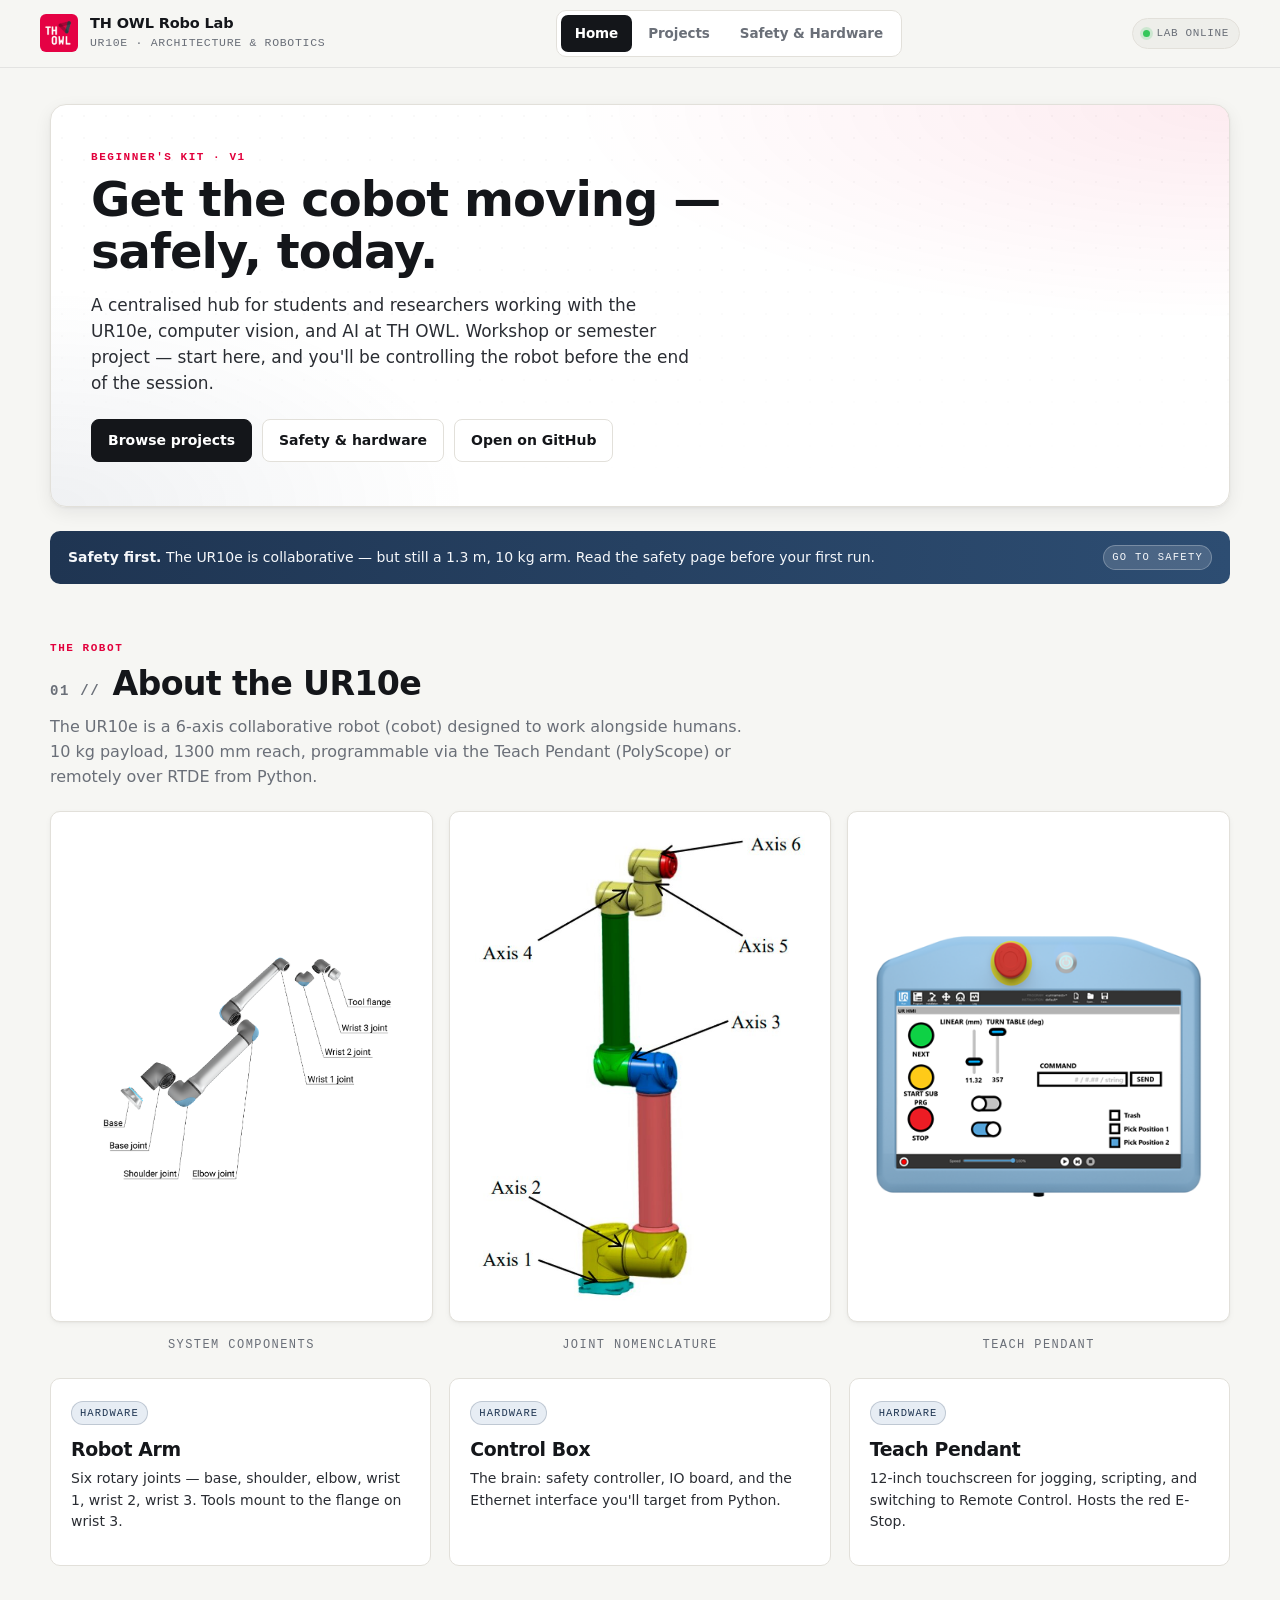
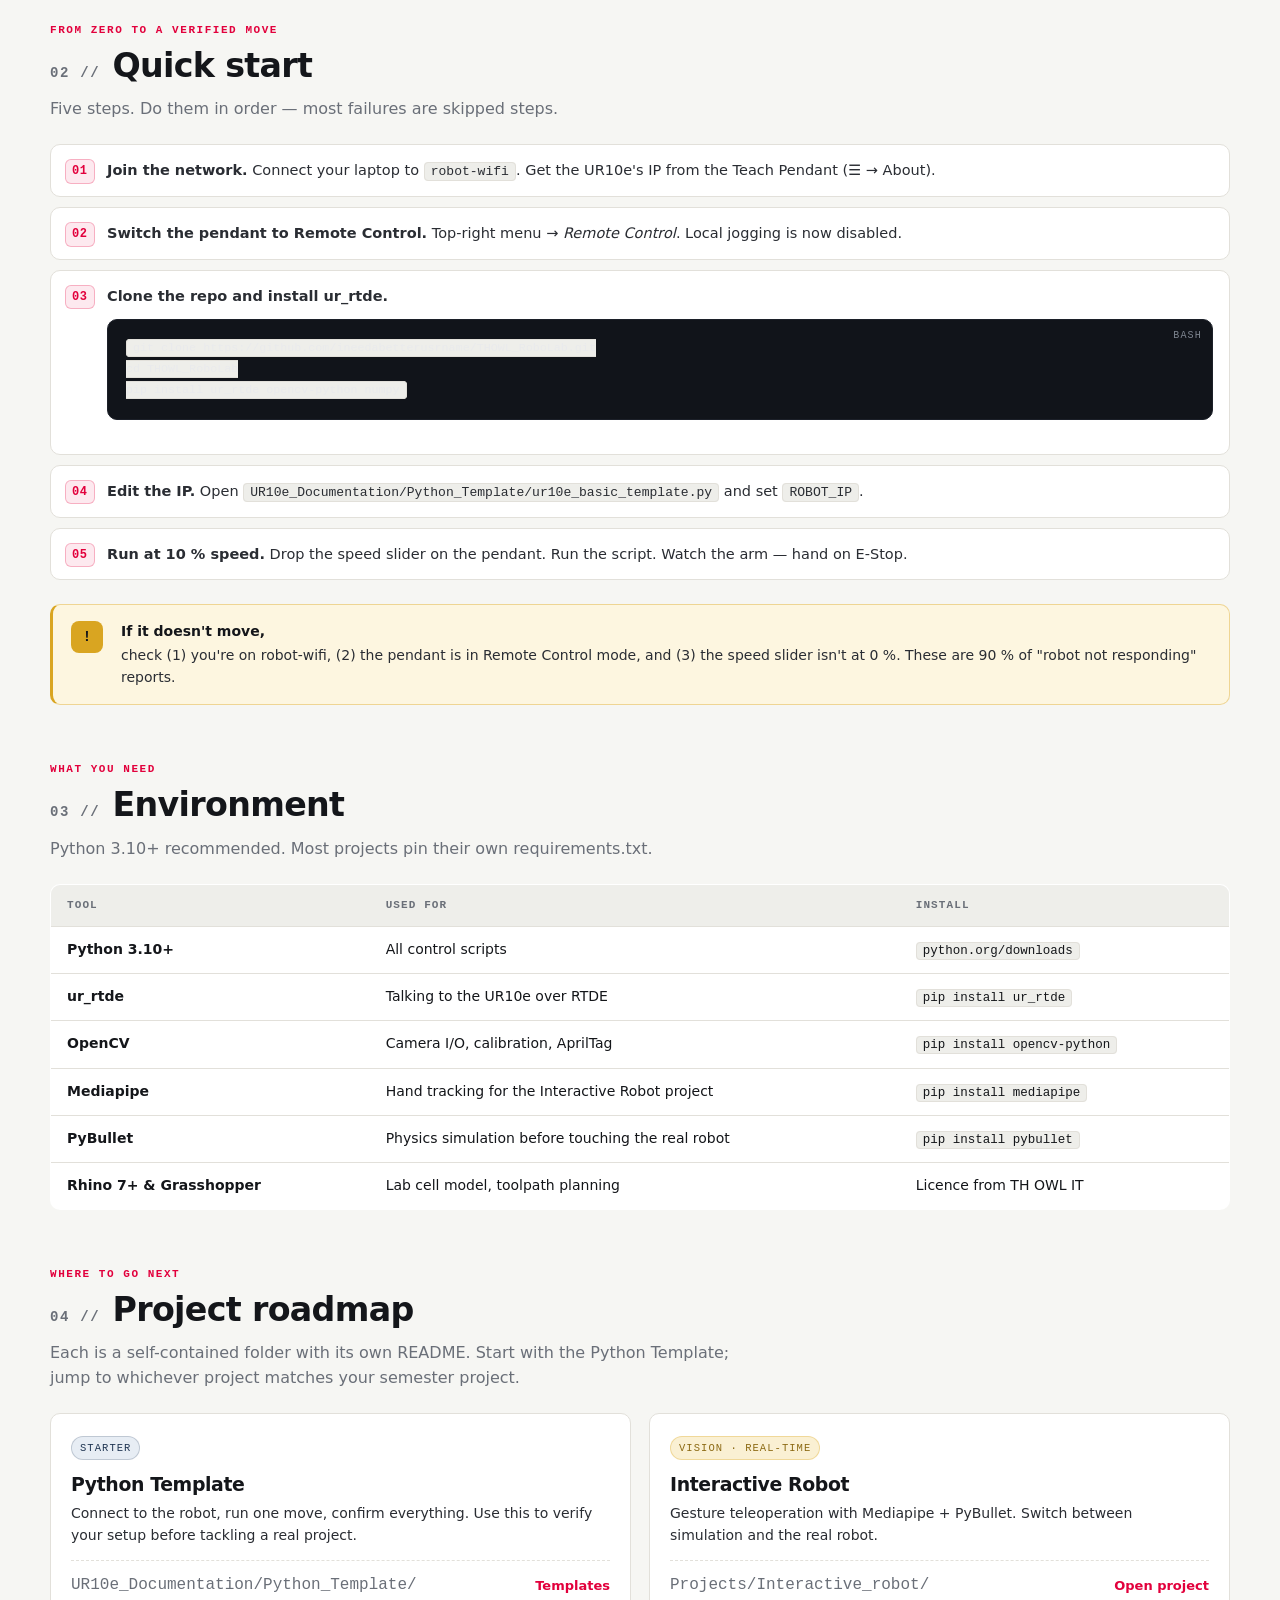
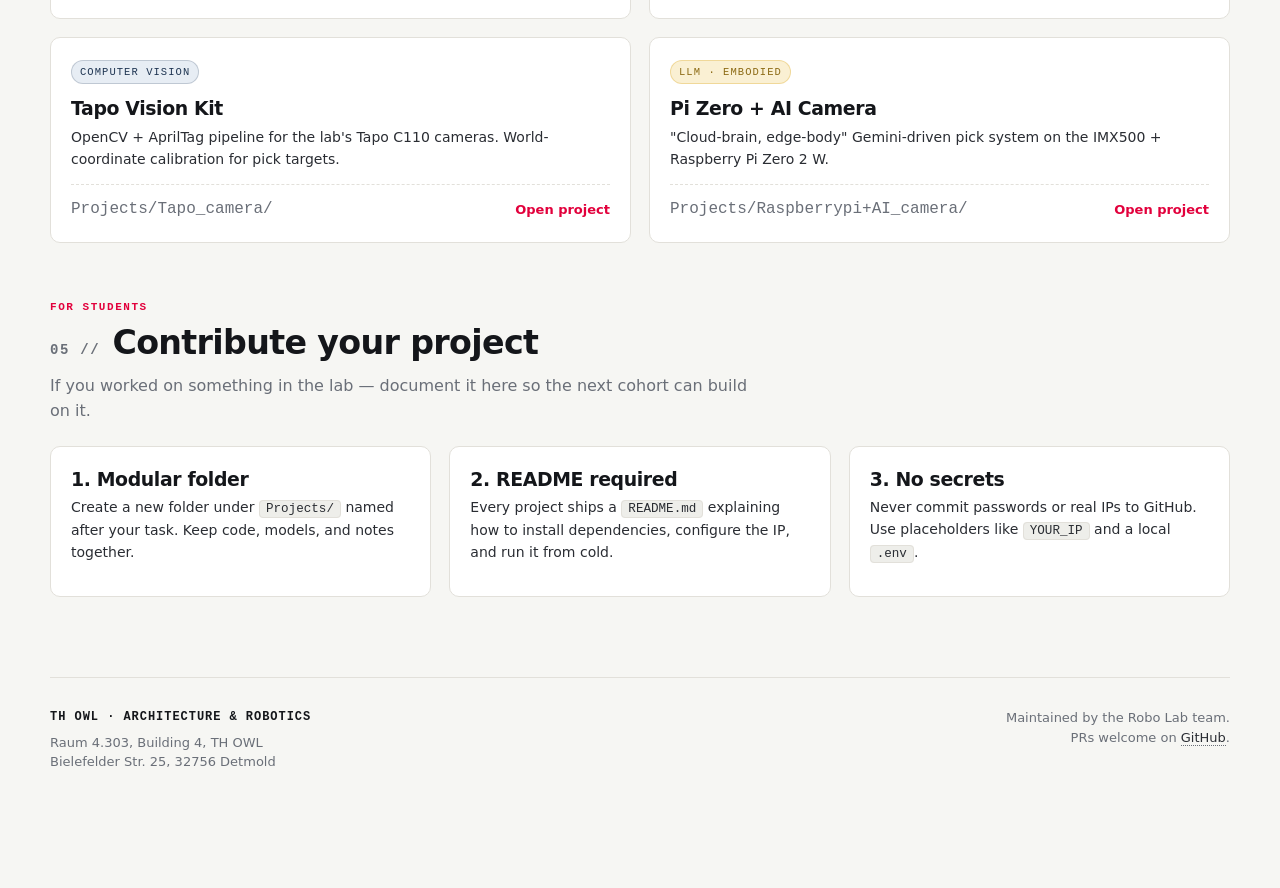
==== index.html @ 0df6b759 "docs: Add static documentation website (Home, Projects, Hardware) Three-page static site rendered fr" ====
<!doctype html>
<html lang="en">
<head>
  <meta charset="utf-8">
  <meta name="viewport" content="width=device-width, initial-scale=1">
  <title>TH OWL Robo Lab — Home</title>
  <meta name="description" content="TH OWL Architecture & Robotics — beginner's kit for the UR10e cobot, computer vision, and AI projects.">
  <link rel="stylesheet" href="styles.css">
</head>
<body data-page="home">

  <header class="topbar">
    <a class="brand" href="index.html" aria-label="TH OWL Robo Lab">
      <img class="brand-logo" src="media/th-owl.png" alt="TH OWL" />
      <span class="brand-text">
        <strong>TH OWL Robo Lab</strong>
        <small>UR10e · Architecture &amp; Robotics</small>
      </span>
    </a>
    <nav class="nav-links" aria-label="Primary">
      <a class="active" href="index.html">Home</a>
      <a href="projects.html">Projects</a>
      <a href="hardware.html">Safety &amp; Hardware</a>
    </nav>
    <div class="topbar-utility">
      <span class="status-pill" title="Lab status">LAB ONLINE</span>
    </div>
  </header>

  <main>

    <!-- HERO ------------------------------------------------- -->
    <section class="hero hero-solo">
      <div class="hero-copy">
        <p class="eyebrow">Beginner's Kit · v1</p>
        <h1>Get the cobot moving — safely, today.</h1>
        <p class="lead">
          A centralised hub for students and researchers working with the
          UR10e, computer vision, and AI at TH OWL. Workshop or semester
          project — start here, and you'll be controlling the robot before
          the end of the session.
        </p>
        <div class="hero-cta">
          <a class="btn btn-primary" href="projects.html">Browse projects</a>
          <a class="btn" href="hardware.html">Safety &amp; hardware</a>
          <a class="btn" href="https://github.com/ineedabetterusrname/THOWL_RoboLab" target="_blank" rel="noopener">Open on GitHub</a>
        </div>
      </div>
    </section>

    <!-- SAFETY BANNER --------------------------------------- -->
    <div class="banner mt-3">
      <span>
        <strong>Safety first.</strong> The UR10e is collaborative — but still a 1.3 m, 10 kg arm.
        Read the safety page before your first run.
      </span>
      <a class="badge" href="hardware.html#safety">Go to safety</a>
    </div>

    <!-- ABOUT THE UR10e ------------------------------------- -->
    <section class="section" id="about">
      <div class="section-head">
        <p class="eyebrow">The Robot</p>
        <h2><span class="index">01 //</span> About the UR10e</h2>
        <p class="lede">
          The UR10e is a 6-axis collaborative robot (cobot) designed to work alongside humans.
          10 kg payload, 1300 mm reach, programmable via the Teach Pendant (PolyScope) or remotely
          over RTDE from Python.
        </p>
      </div>

      <div class="figure-row">
        <figure class="figure">
          <div class="frame"><img src="images/ur10e_components.png" alt="UR10e components: arm, control box, teach pendant"></div>
          <figcaption>System components</figcaption>
        </figure>
        <figure class="figure">
          <div class="frame"><img src="images/ur10e_joints.png" alt="UR10e six joints diagram"></div>
          <figcaption>Joint nomenclature</figcaption>
        </figure>
        <figure class="figure">
          <div class="frame"><img src="images/ur10e_pendant.png" alt="UR Teach Pendant"></div>
          <figcaption>Teach Pendant</figcaption>
        </figure>
      </div>

      <div class="grid cols-3 mt-3">
        <article class="card">
          <span class="tag tag-navy">Hardware</span>
          <h3>Robot Arm</h3>
          <p>Six rotary joints — base, shoulder, elbow, wrist 1, wrist 2, wrist 3. Tools mount to the flange on wrist 3.</p>
        </article>
        <article class="card">
          <span class="tag tag-navy">Hardware</span>
          <h3>Control Box</h3>
          <p>The brain: safety controller, IO board, and the Ethernet interface you'll target from Python.</p>
        </article>
        <article class="card">
          <span class="tag tag-navy">Hardware</span>
          <h3>Teach Pendant</h3>
          <p>12-inch touchscreen for jogging, scripting, and switching to Remote Control. Hosts the red E-Stop.</p>
        </article>
      </div>
    </section>

    <!-- QUICK START ----------------------------------------- -->
    <section class="section" id="quickstart">
      <div class="section-head">
        <p class="eyebrow">From zero to a verified move</p>
        <h2><span class="index">02 //</span> Quick start</h2>
        <p class="lede">Five steps. Do them in order — most failures are skipped steps.</p>
      </div>

      <ol class="steps">
        <li><strong>Join the network.</strong> Connect your laptop to <code>robot-wifi</code>. Get the UR10e's IP from the Teach Pendant (☰ → About).</li>
        <li><strong>Switch the pendant to Remote Control.</strong> Top-right menu → <em>Remote Control</em>. Local jogging is now disabled.</li>
        <li><strong>Clone the repo and install ur_rtde.</strong>
          <pre data-lang="bash"><code>git clone https://github.com/ineedabetterusrname/THOWL_RoboLab.git
cd THOWL_RoboLab
pip install ur_rtde opencv-python numpy</code></pre>
        </li>
        <li><strong>Edit the IP.</strong> Open <code>UR10e_Documentation/Python_Template/ur10e_basic_template.py</code> and set <code>ROBOT_IP</code>.</li>
        <li><strong>Run at 10 % speed.</strong> Drop the speed slider on the pendant. Run the script. Watch the arm — hand on E-Stop.</li>
      </ol>

      <div class="callout warn mt-3">
        <div class="ico">!</div>
        <div>
          <strong>If it doesn't move,</strong>
          <span>check (1) you're on robot-wifi, (2) the pendant is in Remote Control mode, and (3) the speed slider isn't at 0 %. These are 90 % of "robot not responding" reports.</span>
        </div>
      </div>
    </section>

    <!-- ENVIRONMENT ----------------------------------------- -->
    <section class="section" id="environment">
      <div class="section-head">
        <p class="eyebrow">What you need</p>
        <h2><span class="index">03 //</span> Environment</h2>
        <p class="lede">Python 3.10+ recommended. Most projects pin their own requirements.txt.</p>
      </div>

      <table class="spec-table">
        <thead>
          <tr><th>Tool</th><th>Used for</th><th>Install</th></tr>
        </thead>
        <tbody>
          <tr>
            <td>Python 3.10+</td>
            <td>All control scripts</td>
            <td><code>python.org/downloads</code></td>
          </tr>
          <tr>
            <td>ur_rtde</td>
            <td>Talking to the UR10e over RTDE</td>
            <td><code>pip install ur_rtde</code></td>
          </tr>
          <tr>
            <td>OpenCV</td>
            <td>Camera I/O, calibration, AprilTag</td>
            <td><code>pip install opencv-python</code></td>
          </tr>
          <tr>
            <td>Mediapipe</td>
            <td>Hand tracking for the Interactive Robot project</td>
            <td><code>pip install mediapipe</code></td>
          </tr>
          <tr>
            <td>PyBullet</td>
            <td>Physics simulation before touching the real robot</td>
            <td><code>pip install pybullet</code></td>
          </tr>
          <tr>
            <td>Rhino 7+ &amp; Grasshopper</td>
            <td>Lab cell model, toolpath planning</td>
            <td>Licence from TH OWL IT</td>
          </tr>
        </tbody>
      </table>
    </section>

    <!-- ROADMAP --------------------------------------------- -->
    <section class="section" id="roadmap">
      <div class="section-head">
        <p class="eyebrow">Where to go next</p>
        <h2><span class="index">04 //</span> Project roadmap</h2>
        <p class="lede">Each is a self-contained folder with its own README. Start with the Python Template; jump to whichever project matches your semester project.</p>
      </div>

      <div class="grid cols-2">
        <article class="card">
          <span class="tag tag-navy">Starter</span>
          <h3>Python Template</h3>
          <p>Connect to the robot, run one move, confirm everything. Use this to verify your setup before tackling a real project.</p>
          <div class="card-foot">
            <span class="mono muted">UR10e_Documentation/Python_Template/</span>
            <a href="projects.html#templates">Templates</a>
          </div>
        </article>
        <article class="card">
          <span class="tag tag-amber">Vision · Real-time</span>
          <h3>Interactive Robot</h3>
          <p>Gesture teleoperation with Mediapipe + PyBullet. Switch between simulation and the real robot.</p>
          <div class="card-foot">
            <span class="mono muted">Projects/Interactive_robot/</span>
            <a href="projects.html#interactive-robot">Open project</a>
          </div>
        </article>
        <article class="card">
          <span class="tag tag-navy">Computer Vision</span>
          <h3>Tapo Vision Kit</h3>
          <p>OpenCV + AprilTag pipeline for the lab's Tapo C110 cameras. World-coordinate calibration for pick targets.</p>
          <div class="card-foot">
            <span class="mono muted">Projects/Tapo_camera/</span>
            <a href="projects.html#tapo-vision">Open project</a>
          </div>
        </article>
        <article class="card">
          <span class="tag tag-amber">LLM · Embodied</span>
          <h3>Pi Zero + AI Camera</h3>
          <p>"Cloud-brain, edge-body" Gemini-driven pick system on the IMX500 + Raspberry Pi Zero 2 W.</p>
          <div class="card-foot">
            <span class="mono muted">Projects/Raspberrypi+AI_camera/</span>
            <a href="projects.html#ai-camera">Open project</a>
          </div>
        </article>
      </div>
    </section>

    <!-- CONTRIBUTE ------------------------------------------ -->
    <section class="section" id="contribute">
      <div class="section-head">
        <p class="eyebrow">For students</p>
        <h2><span class="index">05 //</span> Contribute your project</h2>
        <p class="lede">If you worked on something in the lab — document it here so the next cohort can build on it.</p>
      </div>

      <div class="grid cols-3">
        <article class="card">
          <h3>1. Modular folder</h3>
          <p>Create a new folder under <code>Projects/</code> named after your task. Keep code, models, and notes together.</p>
        </article>
        <article class="card">
          <h3>2. README required</h3>
          <p>Every project ships a <code>README.md</code> explaining how to install dependencies, configure the IP, and run it from cold.</p>
        </article>
        <article class="card">
          <h3>3. No secrets</h3>
          <p>Never commit passwords or real IPs to GitHub. Use placeholders like <code>YOUR_IP</code> and a local <code>.env</code>.</p>
        </article>
      </div>
    </section>

    <footer class="footer">
      <div class="footer-left">
        <span class="credits">TH OWL · Architecture &amp; Robotics</span>
        <address class="address">
          Raum 4.303, Building 4, TH OWL<br>
          Bielefelder Str. 25, 32756 Detmold
        </address>
      </div>
      <div class="footer-right">
        Maintained by the Robo Lab team.<br>
        PRs welcome on <a href="https://github.com/ineedabetterusrname/THOWL_RoboLab" target="_blank" rel="noopener">GitHub</a>.
      </div>
    </footer>

  </main>

</body>
</html>
---- styles.css ----
/* ============================================================
   TH OWL Robo Lab — Site styles
   A fresh industrial / lab aesthetic.
   ============================================================ */

:root {
  /* Surfaces */
  --paper:        #f6f6f3;
  --panel:        #ffffff;
  --soft:         #eeeeea;
  --line:         #e2e0da;
  --hairline:     rgba(20, 20, 22, 0.08);

  /* Ink */
  --ink:          #14161a;
  --ink-2:        #2a2d33;
  --muted:        #6a6f78;
  --faint:        #9aa0a8;

  /* Accents */
  --accent:       #e2003c;   /* TH OWL red (matches logo) */
  --accent-deep:  #b30030;
  --accent-soft:  #fde9ef;
  --navy:         #1f3552;   /* secondary */
  --teal:         #2a8a82;
  --amber:        #d9a521;
  --crimson:      #b03a3a;

  /* Code */
  --code-bg:      #11141a;
  --code-ink:     #e9eaec;
  --code-mute:    #7d848f;
  --code-line:    #1c2029;

  --shadow-sm:    0 1px 2px rgba(15, 18, 22, 0.04), 0 2px 6px rgba(15, 18, 22, 0.04);
  --shadow-md:    0 6px 18px rgba(15, 18, 22, 0.07), 0 1px 3px rgba(15, 18, 22, 0.05);
  --shadow-lg:    0 20px 50px rgba(15, 18, 22, 0.10);

  --radius-sm:    6px;
  --radius:       10px;
  --radius-lg:    16px;

  --font-sans:    "Inter", ui-sans-serif, system-ui, -apple-system, "Segoe UI", Roboto, sans-serif;
  --font-mono:    "JetBrains Mono", "Cascadia Mono", "SFMono-Regular", Consolas, monospace;
}

* { box-sizing: border-box; }

html { color-scheme: light; -webkit-text-size-adjust: 100%; }

body {
  margin: 0;
  min-width: 320px;
  background: var(--paper);
  color: var(--ink);
  font-family: var(--font-sans);
  line-height: 1.55;
  font-feature-settings: "ss01", "cv11";
  -webkit-font-smoothing: antialiased;
  text-rendering: optimizeLegibility;
}

a { color: inherit; text-decoration: none; }
a:focus-visible, button:focus-visible, input:focus-visible {
  outline: 2px solid var(--accent);
  outline-offset: 2px;
}

button, input { font: inherit; }
img { max-width: 100%; display: block; }

/* ----------------------------- TOPBAR ------------------------ */

.topbar {
  position: sticky;
  top: 0;
  z-index: 30;
  display: flex;
  align-items: center;
  justify-content: space-between;
  gap: 24px;
  min-height: 64px;
  padding: 10px clamp(16px, 4vw, 40px);
  background: rgba(246, 246, 243, 0.92);
  border-bottom: 1px solid var(--hairline);
  backdrop-filter: saturate(140%) blur(14px);
}

.brand {
  display: inline-flex;
  align-items: center;
  gap: 12px;
}

.brand-logo {
  height: 38px;
  width: auto;
  display: block;
  object-fit: contain;
  border-radius: 6px;
  overflow: hidden;
}

.brand-text strong {
  display: block;
  font-size: 14.5px;
  font-weight: 700;
  letter-spacing: -0.01em;
  line-height: 1.15;
}
.brand-text small {
  display: block;
  font-size: 11.5px;
  color: var(--muted);
  font-family: var(--font-mono);
  letter-spacing: 0.06em;
  text-transform: uppercase;
  margin-top: 2px;
}

.nav-links {
  display: flex;
  align-items: center;
  gap: 2px;
  padding: 4px;
  border: 1px solid var(--line);
  border-radius: 10px;
  background: var(--panel);
}

.nav-links a {
  padding: 8px 14px;
  border-radius: 7px;
  color: var(--muted);
  font-size: 13.5px;
  font-weight: 600;
  letter-spacing: -0.005em;
  transition: background 120ms ease, color 120ms ease;
}

.nav-links a:hover { color: var(--ink); background: var(--soft); }

.nav-links a.active {
  background: var(--ink);
  color: #fff;
}

.topbar-utility {
  display: inline-flex;
  align-items: center;
  gap: 8px;
}

.status-pill {
  display: inline-flex;
  align-items: center;
  gap: 6px;
  padding: 6px 10px;
  border-radius: 999px;
  background: var(--soft);
  border: 1px solid var(--line);
  font-family: var(--font-mono);
  font-size: 11px;
  color: var(--muted);
  letter-spacing: 0.06em;
  text-transform: uppercase;
}
.status-pill::before {
  content: "";
  width: 7px; height: 7px;
  border-radius: 50%;
  background: #34c759;
  box-shadow: 0 0 0 3px rgba(52, 199, 89, 0.18);
}

/* ----------------------------- LAYOUT ----------------------- */

main {
  width: min(1180px, calc(100vw - 32px));
  margin: 0 auto;
  padding: 36px 0 96px;
}

.eyebrow {
  margin: 0 0 8px;
  font-family: var(--font-mono);
  font-size: 11px;
  font-weight: 600;
  color: var(--accent);
  letter-spacing: 0.14em;
  text-transform: uppercase;
}

h1, h2, h3, h4 {
  margin: 0 0 12px;
  color: var(--ink);
  letter-spacing: -0.02em;
}
h1 { font-size: clamp(2.2rem, 4.4vw, 3rem); line-height: 1.08; font-weight: 800; }
h2 { font-size: clamp(1.7rem, 2.6vw, 2.15rem); line-height: 1.15; font-weight: 750; }
h3 { font-size: 1.18rem; line-height: 1.3; font-weight: 700; }
p  { margin: 0 0 12px; }

hr {
  border: 0;
  border-top: 1px solid var(--line);
  margin: 32px 0;
}

/* ----------------------------- HERO ------------------------- */

.hero {
  position: relative;
  overflow: hidden;
  display: grid;
  grid-template-columns: 1.4fr 1fr;
  align-items: center;
  gap: 40px;
  padding: 44px clamp(20px, 4vw, 40px);
  border-radius: var(--radius-lg);
  background:
    radial-gradient(1100px 360px at 100% 0%, rgba(226, 0, 60, 0.08), transparent 60%),
    radial-gradient(700px 360px at 0% 100%, rgba(31, 53, 82, 0.07), transparent 60%),
    linear-gradient(180deg, var(--panel), var(--panel));
  border: 1px solid var(--line);
  box-shadow: var(--shadow-md);
}

.hero::before {
  content: "";
  position: absolute; inset: 0;
  background-image:
    radial-gradient(circle, rgba(20,22,26,0.045) 1px, transparent 1.4px);
  background-size: 22px 22px;
  pointer-events: none;
  opacity: 0.6;
  mask-image: linear-gradient(to bottom, black 30%, transparent 100%);
}

.hero-copy { position: relative; z-index: 1; }
.hero-copy h1 { margin-bottom: 14px; }
.hero-copy p.lead {
  font-size: 1.06rem;
  color: var(--ink-2);
  max-width: 56ch;
}

.hero-cta {
  display: flex; flex-wrap: wrap; gap: 10px;
  margin-top: 22px;
}

.btn {
  display: inline-flex;
  align-items: center;
  gap: 8px;
  padding: 10px 16px;
  font-size: 14px;
  font-weight: 600;
  border-radius: 8px;
  border: 1px solid var(--line);
  background: var(--panel);
  color: var(--ink);
  cursor: pointer;
  transition: transform 120ms ease, background 120ms ease, border-color 120ms ease;
}
.btn:hover { background: var(--soft); transform: translateY(-1px); }
.btn-primary {
  background: var(--ink);
  border-color: var(--ink);
  color: #fff;
}
.btn-primary:hover { background: var(--accent); border-color: var(--accent); }
.btn-accent {
  background: var(--accent);
  border-color: var(--accent);
  color: #fff;
}
.btn-accent:hover { background: var(--accent-deep); border-color: var(--accent-deep); }

/* Hero — visual side: control-panel block */
.hero-panel {
  position: relative;
  z-index: 1;
  border: 1px solid var(--line);
  border-radius: 12px;
  background:
    linear-gradient(180deg, #ffffff, #fafaf8);
  padding: 18px;
  box-shadow: var(--shadow-sm);
  display: grid;
  gap: 12px;
}
.hero-panel header {
  display: flex; align-items: center; justify-content: space-between;
  border-bottom: 1px dashed var(--line);
  padding-bottom: 10px;
}
.hero-panel header span {
  font-family: var(--font-mono);
  font-size: 11px;
  letter-spacing: 0.12em;
  text-transform: uppercase;
  color: var(--muted);
}
.hero-panel .led {
  display: inline-flex; align-items: center; gap: 6px;
  font-family: var(--font-mono);
  font-size: 11px;
  color: var(--ink-2);
}
.hero-panel .led::before {
  content: "";
  width: 8px; height: 8px;
  border-radius: 50%;
  background: var(--accent);
  box-shadow: 0 0 0 3px rgba(226, 0, 60, 0.2);
}
.hero-panel dl {
  margin: 0;
  display: grid;
  grid-template-columns: 110px 1fr;
  gap: 8px 14px;
}
.hero-panel dt {
  font-family: var(--font-mono);
  font-size: 11px;
  letter-spacing: 0.08em;
  text-transform: uppercase;
  color: var(--muted);
  padding-top: 2px;
}
.hero-panel dd {
  margin: 0;
  font-size: 14px;
  color: var(--ink);
  font-weight: 600;
}
.hero-panel dd code {
  font-family: var(--font-mono);
  font-size: 12.5px;
  background: var(--soft);
  border: 1px solid var(--line);
  padding: 2px 6px;
  border-radius: 4px;
}

@media (max-width: 900px) {
  .hero { grid-template-columns: 1fr; padding: 32px 24px; }
}

/* Solo hero — single-column (no side panel) */
.hero.hero-solo {
  grid-template-columns: 1fr;
  text-align: left;
}
.hero.hero-solo .hero-copy {
  max-width: 760px;
}

/* ----------------------------- SECTION HEADINGS ------------- */

.section {
  margin: 56px 0 0;
}

.section-head {
  margin-bottom: 22px;
}
.section-head h2 {
  display: flex; align-items: baseline; gap: 12px;
}
.section-head h2 .index {
  font-family: var(--font-mono);
  font-size: 14px;
  color: var(--muted);
  letter-spacing: 0.12em;
  text-transform: uppercase;
  font-weight: 600;
}

.section-head p.lede {
  margin: 0;
  color: var(--muted);
  max-width: 70ch;
}

/* ----------------------------- CARDS / GRID ----------------- */

.grid {
  display: grid;
  gap: 18px;
}
.grid.cols-2 { grid-template-columns: repeat(2, minmax(0, 1fr)); }
.grid.cols-3 { grid-template-columns: repeat(3, minmax(0, 1fr)); }
.grid.cols-4 { grid-template-columns: repeat(4, minmax(0, 1fr)); }

@media (max-width: 900px) {
  .grid.cols-2, .grid.cols-3, .grid.cols-4 { grid-template-columns: 1fr; }
}
@media (min-width: 901px) and (max-width: 1100px) {
  .grid.cols-3, .grid.cols-4 { grid-template-columns: repeat(2, 1fr); }
}

.card {
  position: relative;
  background: var(--panel);
  border: 1px solid var(--line);
  border-radius: var(--radius);
  padding: 20px;
  transition: transform 140ms ease, box-shadow 140ms ease, border-color 140ms ease;
}
.card:hover {
  transform: translateY(-2px);
  box-shadow: var(--shadow-md);
  border-color: #d2cfc7;
}

.card .tag {
  display: inline-block;
  font-family: var(--font-mono);
  font-size: 10.5px;
  letter-spacing: 0.1em;
  text-transform: uppercase;
  color: var(--accent);
  background: var(--accent-soft);
  border: 1px solid rgba(226, 0, 60, 0.25);
  padding: 3px 8px;
  border-radius: 999px;
  margin-bottom: 12px;
}
.card .tag.tag-navy  { color: var(--navy);  background: #e7edf4; border-color: rgba(31, 53, 82, 0.2); }
.card .tag.tag-teal  { color: var(--teal);  background: #e1f0ee; border-color: rgba(42, 138, 130, 0.22); }
.card .tag.tag-amber { color: #8c6a14;      background: #faf0d3; border-color: rgba(217, 165, 33, 0.32); }

.card h3 { margin-bottom: 6px; }
.card p  { color: var(--ink-2); font-size: 14px; }
.card .meta {
  font-family: var(--font-mono);
  font-size: 11px;
  color: var(--muted);
  letter-spacing: 0.06em;
  text-transform: uppercase;
  margin-top: 10px;
}

.card .card-foot {
  margin-top: 14px;
  display: flex; justify-content: space-between; align-items: center;
  gap: 8px;
  border-top: 1px dashed var(--line);
  padding-top: 12px;
}
.card .card-foot a {
  font-size: 13px;
  font-weight: 600;
  color: var(--accent);
}
.card .card-foot a:hover { color: var(--accent-deep); }

/* ----------------------------- IMAGE BLOCKS ----------------- */

.figure {
  display: flex;
  flex-direction: column;
  align-items: stretch;
  margin: 0;
}
.figure .frame {
  width: 100%;
  aspect-ratio: 3 / 4;        /* vertical / portrait rectangle */
  background: var(--panel);
  border: 1px solid var(--line);
  border-radius: var(--radius);
  padding: 18px;
  display: flex;
  align-items: center;
  justify-content: center;
  overflow: hidden;
  box-shadow: var(--shadow-sm);
}
.figure .frame img {
  max-width: 100%;
  max-height: 100%;
  width: auto;
  height: auto;
  object-fit: contain;        /* center + preserve aspect */
  display: block;
}
.figure figcaption {
  margin-top: 14px;
  font-size: 12px;
  color: var(--muted);
  font-family: var(--font-mono);
  letter-spacing: 0.12em;
  text-transform: uppercase;
  text-align: center;
}

.figure-row {
  display: grid;
  grid-template-columns: repeat(3, 1fr);
  gap: 16px;
}
@media (max-width: 900px) { .figure-row { grid-template-columns: 1fr; } }

/* ----------------------------- TABLES ----------------------- */

.spec-table {
  width: 100%;
  border-collapse: collapse;
  background: var(--panel);
  border: 1px solid var(--line);
  border-radius: var(--radius);
  overflow: hidden;
  font-size: 14px;
}
.spec-table thead th {
  text-align: left;
  padding: 12px 16px;
  background: var(--soft);
  color: var(--muted);
  font-family: var(--font-mono);
  font-size: 11px;
  letter-spacing: 0.1em;
  text-transform: uppercase;
  font-weight: 600;
  border-bottom: 1px solid var(--line);
}
.spec-table td, .spec-table th {
  padding: 12px 16px;
  border-bottom: 1px solid var(--line);
  vertical-align: top;
}
.spec-table tr:last-child td { border-bottom: 0; }
.spec-table td:first-child { font-weight: 600; }
.spec-table td code {
  font-family: var(--font-mono);
  font-size: 12.5px;
  background: var(--soft);
  padding: 1px 6px;
  border-radius: 4px;
  border: 1px solid var(--line);
}

/* ----------------------------- KEY-VALUE LIST --------------- */

.kv-grid {
  display: grid;
  grid-template-columns: repeat(auto-fit, minmax(220px, 1fr));
  gap: 14px;
}
.kv {
  background: var(--panel);
  border: 1px solid var(--line);
  border-radius: var(--radius);
  padding: 14px 16px;
}
.kv .k {
  font-family: var(--font-mono);
  font-size: 10.5px;
  text-transform: uppercase;
  letter-spacing: 0.12em;
  color: var(--muted);
}
.kv .v {
  margin-top: 4px;
  font-size: 15px;
  font-weight: 700;
  color: var(--ink);
}
.kv .v code {
  font-family: var(--font-mono);
  font-size: 13px;
  background: var(--soft);
  padding: 1px 6px;
  border-radius: 4px;
  border: 1px solid var(--line);
}

/* ----------------------------- CALLOUT ---------------------- */

.callout {
  display: grid;
  grid-template-columns: 36px 1fr;
  gap: 14px;
  padding: 16px 18px;
  background: #fff5f7;
  border: 1px solid rgba(226, 0, 60, 0.28);
  border-left: 3px solid var(--accent);
  border-radius: var(--radius);
  color: var(--ink-2);
  font-size: 14px;
}
.callout .ico {
  width: 32px; height: 32px;
  border-radius: 8px;
  background: var(--accent);
  color: #fff;
  display: inline-flex; align-items: center; justify-content: center;
  font-weight: 700;
  font-family: var(--font-mono);
}
.callout.note   { background: #f1f5fb; border-color: rgba(31, 53, 82, 0.22); border-left-color: var(--navy); }
.callout.note .ico { background: var(--navy); }
.callout.warn   { background: #fdf6e0; border-color: rgba(217, 165, 33, 0.4); border-left-color: var(--amber); }
.callout.warn .ico { background: var(--amber); color: var(--ink); }
.callout.danger { background: #fbeded; border-color: rgba(176, 58, 58, 0.32); border-left-color: var(--crimson); }
.callout.danger .ico { background: var(--crimson); }

.callout strong { display: block; margin-bottom: 2px; color: var(--ink); }

/* ----------------------------- LISTS ------------------------ */

.bullets {
  margin: 0;
  padding: 0;
  list-style: none;
  display: grid;
  gap: 8px;
}
.bullets li {
  position: relative;
  padding-left: 26px;
  color: var(--ink-2);
  font-size: 14.5px;
}
.bullets li::before {
  content: "";
  position: absolute;
  left: 4px; top: 9px;
  width: 8px; height: 8px;
  border-radius: 2px;
  background: var(--accent);
  transform: rotate(45deg);
}

.steps {
  counter-reset: step;
  margin: 0;
  padding: 0;
  list-style: none;
  display: grid;
  gap: 10px;
}
.steps > li {
  counter-increment: step;
  position: relative;
  padding: 14px 16px 14px 56px;
  background: var(--panel);
  border: 1px solid var(--line);
  border-radius: var(--radius);
  font-size: 14.5px;
  color: var(--ink-2);
}
.steps > li::before {
  content: counter(step, decimal-leading-zero);
  position: absolute;
  left: 14px; top: 14px;
  font-family: var(--font-mono);
  font-size: 12px;
  font-weight: 700;
  letter-spacing: 0.05em;
  color: var(--accent);
  background: var(--accent-soft);
  border: 1px solid rgba(226, 0, 60, 0.25);
  border-radius: 6px;
  padding: 2px 6px;
}

/* ----------------------------- CODE ------------------------- */

pre {
  background: var(--code-bg);
  color: var(--code-ink);
  padding: 18px 18px;
  border-radius: var(--radius);
  overflow-x: auto;
  border: 1px solid var(--code-line);
  font-family: var(--font-mono);
  font-size: 13px;
  line-height: 1.6;
  margin: 12px 0 20px;
  position: relative;
}
pre::before {
  content: attr(data-lang);
  position: absolute;
  top: 8px; right: 10px;
  font-size: 10px;
  font-family: var(--font-mono);
  letter-spacing: 0.12em;
  text-transform: uppercase;
  color: var(--code-mute);
}
code { font-family: var(--font-mono); }
p code, li code, td code {
  font-size: 0.9em;
  background: var(--soft);
  border: 1px solid var(--line);
  padding: 1px 6px;
  border-radius: 4px;
}

/* ----------------------------- FILTERS / SEARCH ------------- */

.toolbar {
  display: flex;
  flex-wrap: wrap;
  align-items: center;
  gap: 12px;
  padding: 14px;
  background: var(--panel);
  border: 1px solid var(--line);
  border-radius: var(--radius);
  margin: 18px 0 22px;
}

.search {
  flex: 1 1 220px;
  display: inline-flex;
  align-items: center;
  gap: 8px;
  padding: 8px 12px;
  background: var(--paper);
  border: 1px solid var(--line);
  border-radius: 8px;
}
.search input {
  flex: 1;
  border: 0;
  background: transparent;
  color: var(--ink);
  outline: none;
  font-size: 14px;
}
.search svg {
  width: 16px; height: 16px;
  stroke: var(--muted);
  fill: none;
  stroke-width: 2;
  stroke-linecap: round;
  stroke-linejoin: round;
}

.chip-row {
  display: inline-flex;
  flex-wrap: wrap;
  gap: 6px;
}
.chip {
  font-size: 12.5px;
  font-weight: 600;
  padding: 6px 10px;
  border-radius: 999px;
  border: 1px solid var(--line);
  background: var(--paper);
  color: var(--muted);
  cursor: pointer;
  transition: background 120ms ease, color 120ms ease, border-color 120ms ease;
}
.chip:hover { color: var(--ink); }
.chip.active {
  background: var(--ink);
  color: #fff;
  border-color: var(--ink);
}

/* ----------------------------- HARDWARE CARD ---------------- */

.hw-card {
  background: var(--panel);
  border: 1px solid var(--line);
  border-radius: var(--radius);
  padding: 18px;
  display: grid;
  gap: 10px;
}
.hw-card .hw-head {
  display: flex; align-items: center; justify-content: space-between;
  gap: 8px;
}
.hw-card .hw-cat {
  font-family: var(--font-mono);
  font-size: 10px;
  letter-spacing: 0.14em;
  text-transform: uppercase;
  color: var(--muted);
}
.hw-card h3 { margin: 0; }
.hw-card p  { color: var(--ink-2); font-size: 14px; margin: 0; }
.hw-card .specs {
  display: grid;
  grid-template-columns: 1fr 1fr;
  gap: 6px 14px;
  padding-top: 10px;
  border-top: 1px dashed var(--line);
  font-size: 12.5px;
}
.hw-card .specs dt {
  font-family: var(--font-mono);
  font-size: 10.5px;
  color: var(--muted);
  letter-spacing: 0.08em;
  text-transform: uppercase;
}
.hw-card .specs dd {
  margin: 0 0 4px;
  color: var(--ink);
  font-weight: 600;
}

/* ----------------------------- PROJECT FEATURE -------------- */

.feature {
  display: grid;
  grid-template-columns: 1fr 1fr;
  gap: 28px;
  align-items: center;
  background: var(--panel);
  border: 1px solid var(--line);
  border-radius: var(--radius-lg);
  padding: 28px;
  box-shadow: var(--shadow-sm);
}
.feature.reverse { direction: rtl; }
.feature.reverse > * { direction: ltr; }
@media (max-width: 900px) {
  .feature { grid-template-columns: 1fr; padding: 22px; }
}

.feature .feature-visual {
  background: linear-gradient(135deg, #1a1d24, #0e1117);
  color: #d9dde4;
  border-radius: 12px;
  padding: 20px;
  min-height: 220px;
  display: grid;
  align-content: space-between;
  position: relative;
  overflow: hidden;
}
.feature .feature-visual::before {
  content: "";
  position: absolute; inset: 0;
  background-image:
    linear-gradient(rgba(255,255,255,0.05) 1px, transparent 1px),
    linear-gradient(90deg, rgba(255,255,255,0.05) 1px, transparent 1px);
  background-size: 22px 22px;
  pointer-events: none;
  opacity: 0.6;
}
.feature .feature-visual header {
  position: relative; z-index: 1;
  display: flex; justify-content: space-between; align-items: center;
  font-family: var(--font-mono);
  font-size: 11px;
  letter-spacing: 0.1em;
  text-transform: uppercase;
  color: #a0a6b0;
}
.feature .feature-visual .big-id {
  position: relative; z-index: 1;
  font-family: var(--font-mono);
  font-weight: 800;
  font-size: clamp(2.4rem, 6vw, 4rem);
  letter-spacing: -0.04em;
  color: var(--accent);
  line-height: 1;
}
.feature .feature-visual .ticks {
  position: relative; z-index: 1;
  display: flex; gap: 6px;
  font-family: var(--font-mono);
  font-size: 10.5px;
  color: #8b919c;
}
.feature .feature-visual .ticks span {
  padding: 3px 6px;
  border: 1px solid rgba(255,255,255,0.1);
  border-radius: 4px;
}

.feature .feature-copy h3 {
  font-size: 1.55rem;
  margin-bottom: 8px;
}
.feature .feature-copy .meta-row {
  display: flex; flex-wrap: wrap; gap: 6px;
  margin: 0 0 14px;
}

/* ----------------------------- FOOTER ----------------------- */

.footer {
  margin-top: 80px;
  padding: 30px 0;
  border-top: 1px solid var(--line);
  display: flex;
  justify-content: space-between;
  align-items: flex-start;
  flex-wrap: wrap;
  gap: 18px;
  font-size: 13px;
  color: var(--muted);
}
.footer-left { display: grid; gap: 6px; }
.footer-right { text-align: right; }
.footer .credits {
  display: block;
  font-family: var(--font-mono);
  font-size: 12px;
  letter-spacing: 0.08em;
  text-transform: uppercase;
  color: var(--ink);
  font-weight: 700;
}
.footer .address {
  display: block;
  font-style: normal;
  line-height: 1.5;
  color: var(--muted);
  font-size: 13px;
  max-width: 56ch;
}
.footer a { color: var(--ink-2); border-bottom: 1px dotted var(--muted); }
.footer a:hover { color: var(--accent); border-color: var(--accent); }
@media (max-width: 700px) {
  .footer-right { text-align: left; }
}

/* ----------------------------- MISC ------------------------- */

.eyebrow-row {
  display: flex; align-items: center; gap: 14px;
  margin-bottom: 4px;
}
.eyebrow-row::after {
  content: "";
  flex: 1;
  height: 1px;
  background: var(--line);
}

.banner {
  display: flex; align-items: center; justify-content: space-between;
  gap: 16px;
  padding: 14px 18px;
  background: linear-gradient(90deg, var(--navy) 0%, #2d4d72 100%);
  color: #f5f7fa;
  border-radius: var(--radius);
  margin: 0 0 22px;
  font-size: 14px;
}
.banner .badge {
  display: inline-flex; align-items: center; gap: 6px;
  background: rgba(255,255,255,0.15);
  border: 1px solid rgba(255,255,255,0.25);
  font-family: var(--font-mono);
  font-size: 10.5px;
  letter-spacing: 0.12em;
  text-transform: uppercase;
  padding: 3px 8px;
  border-radius: 999px;
}

/* small helpers */
.muted { color: var(--muted); }
.mono  { font-family: var(--font-mono); }
.center { text-align: center; }
.mt-0 { margin-top: 0; } .mt-1 { margin-top: 8px; } .mt-2 { margin-top: 16px; } .mt-3 { margin-top: 24px; }
.mb-0 { margin-bottom: 0; } .mb-2 { margin-bottom: 16px; }
.gap-2 { gap: 16px; }
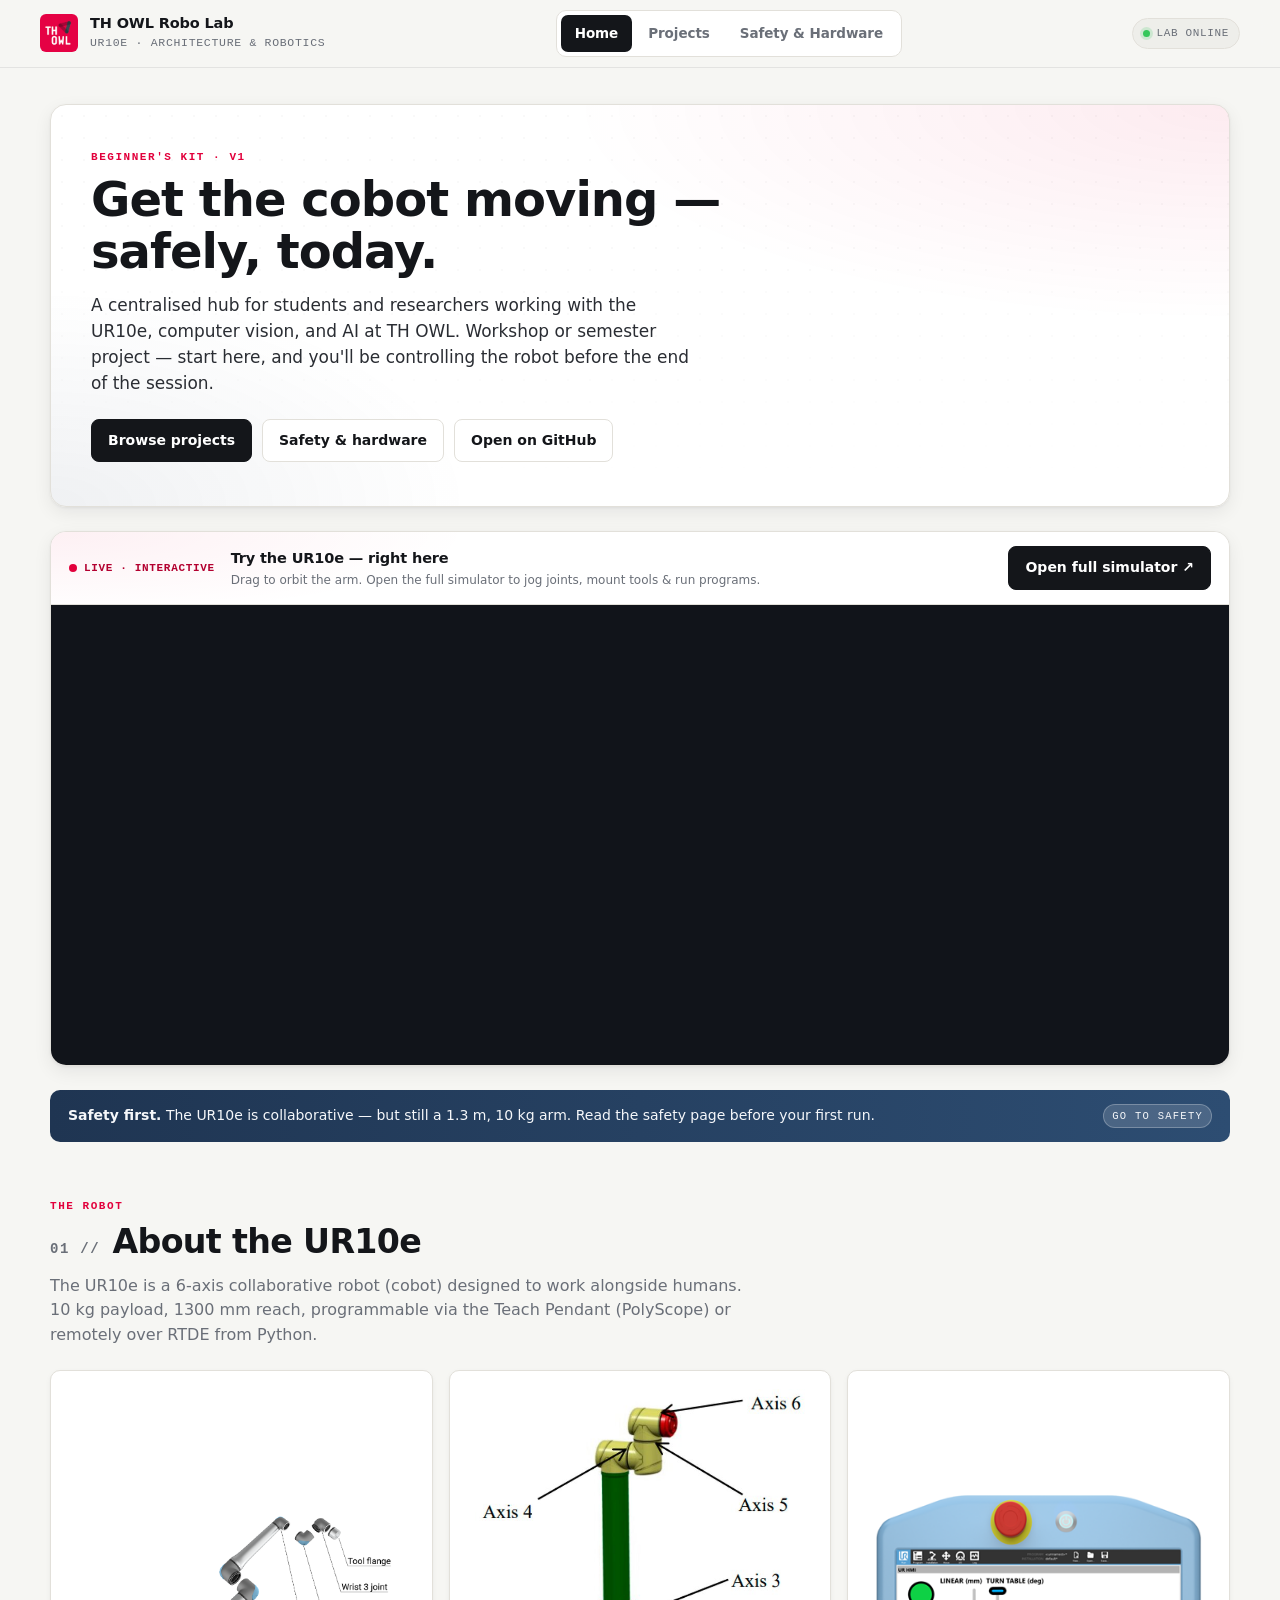
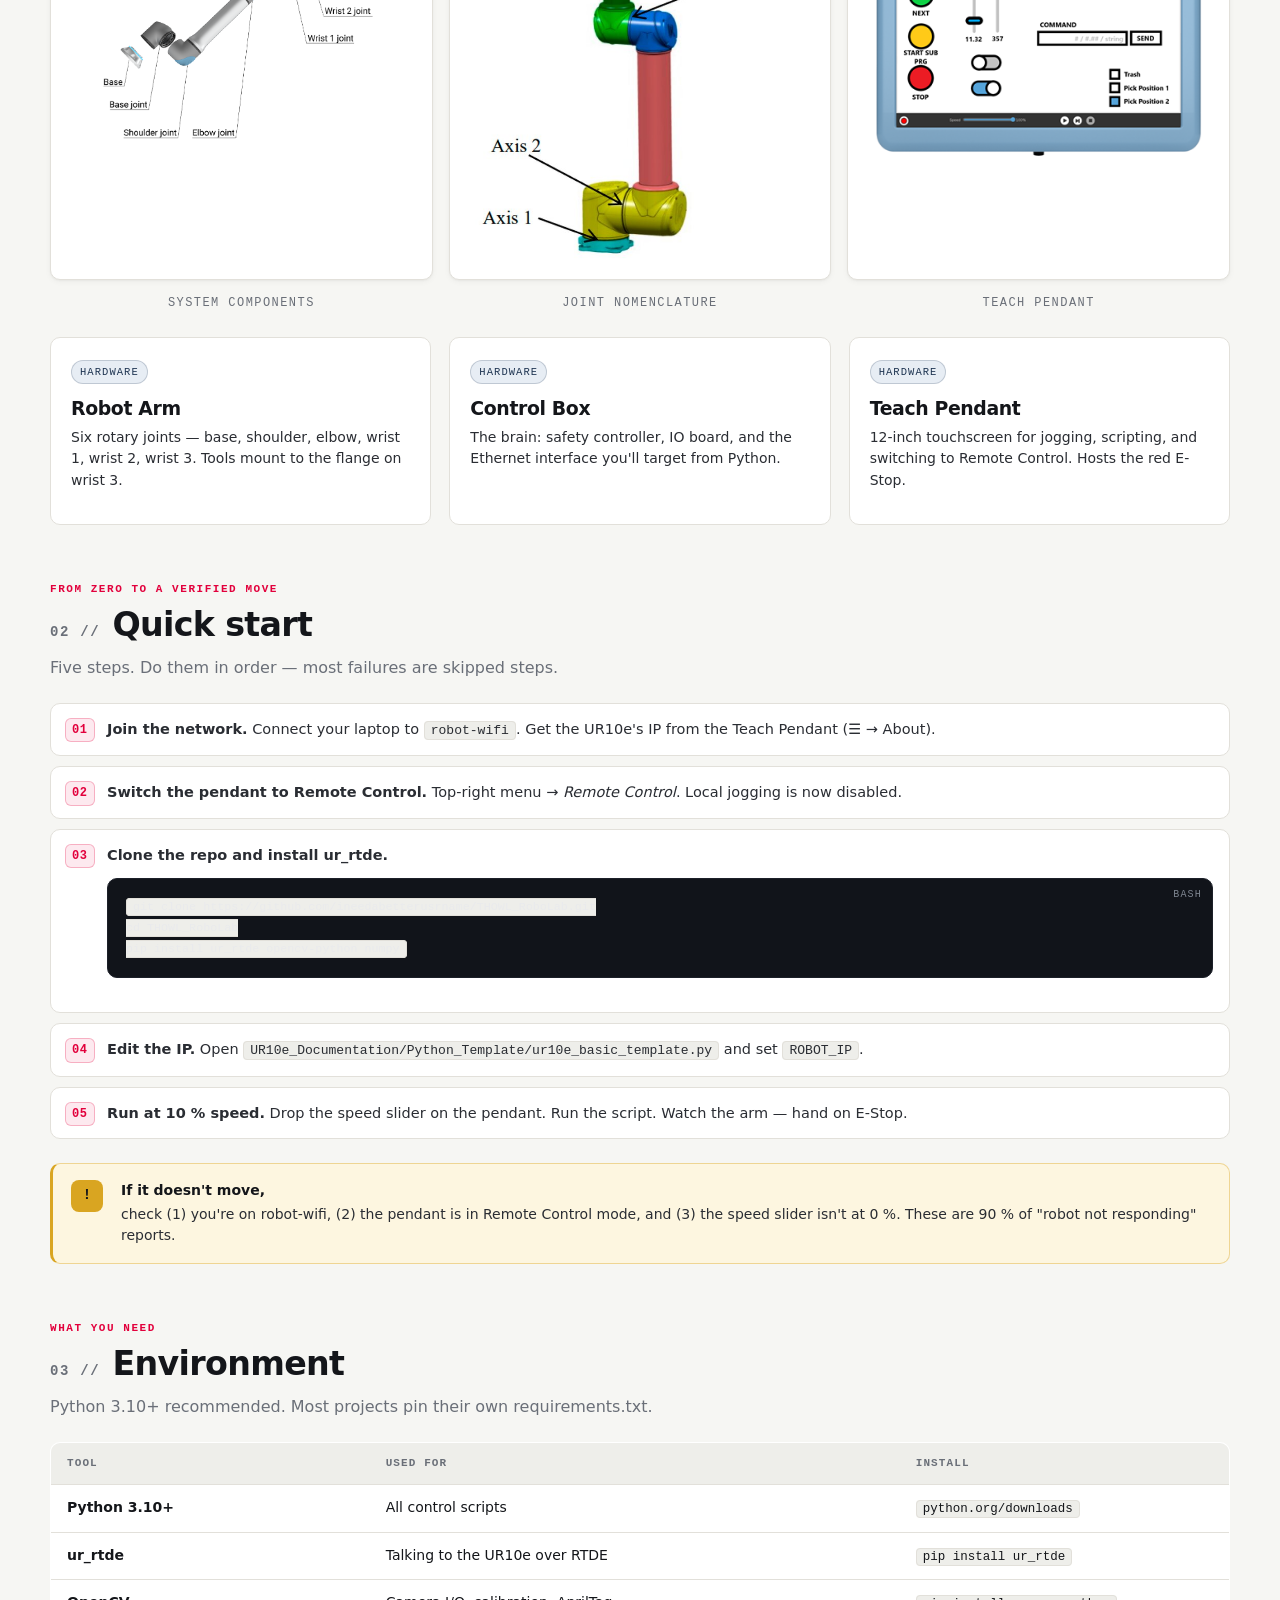
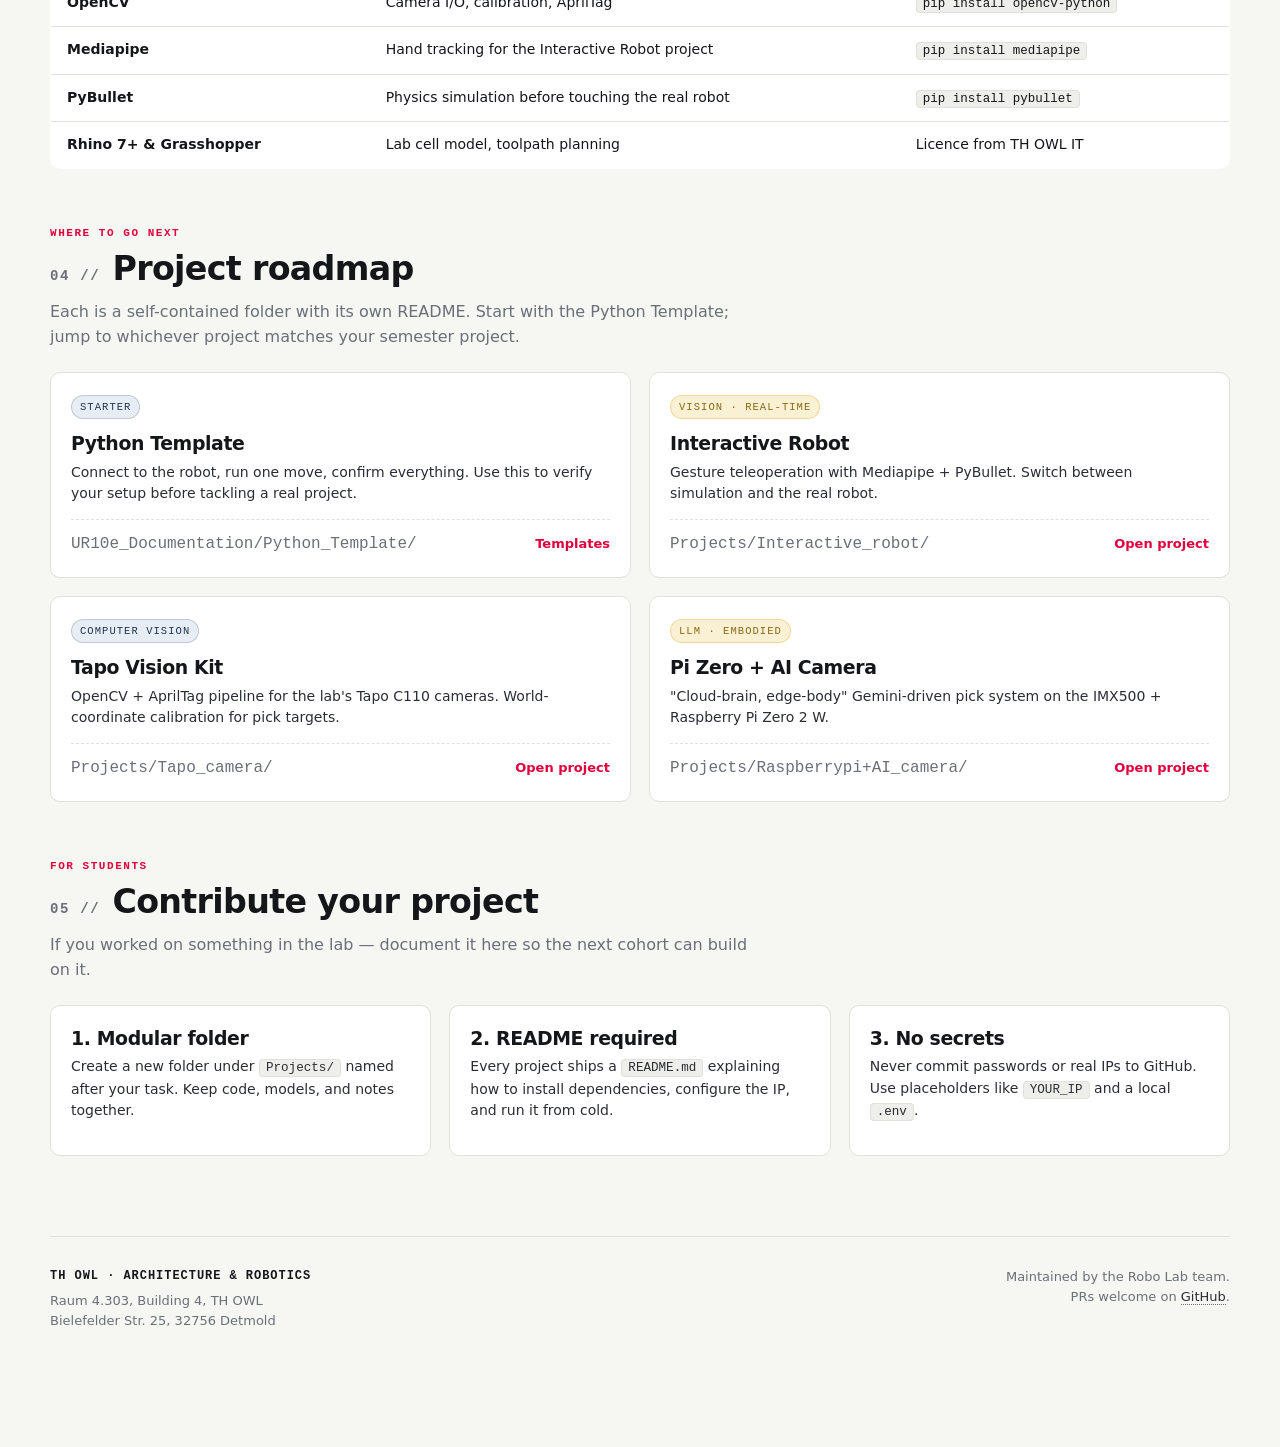
==== commit 1600c435: "Add interactive UR10e simulator preview pane to homepage" ====
--- a/index.html
+++ b/index.html
@@ -48,6 +48,23 @@
       </div>
     </section>
 
+    <!-- LIVE SIMULATOR PREVIEW ------------------------------ -->
+    <section class="sim-preview mt-3" aria-label="Interactive UR10e simulator">
+      <div class="sim-preview-head">
+        <span class="sim-live"><span class="dot"></span> Live · Interactive</span>
+        <div class="sim-preview-title">
+          <strong>Try the UR10e — right here</strong>
+          <small>Drag to orbit the arm. Open the full simulator to jog joints, mount tools &amp; run programs.</small>
+        </div>
+        <a class="btn btn-primary sim-open" href="https://ineedabetterusrname.github.io/ur10e-simulator/" target="_blank" rel="noopener">Open full simulator ↗</a>
+      </div>
+      <div class="sim-frame">
+        <iframe src="https://ineedabetterusrname.github.io/ur10e-simulator/?embed=1"
+                title="Interactive UR10e robot simulator"
+                loading="lazy" allow="fullscreen"></iframe>
+      </div>
+    </section>
+
     <!-- SAFETY BANNER --------------------------------------- -->
     <div class="banner mt-3">
       <span>
--- a/styles.css
+++ b/styles.css
@@ -358,6 +358,95 @@
   max-width: 760px;
 }
 
+/* ----------------------------- SIM PREVIEW ------------------ */
+
+.sim-preview {
+  border: 1px solid var(--line);
+  border-radius: var(--radius-lg);
+  background: var(--panel);
+  box-shadow: var(--shadow-md);
+  overflow: hidden;
+}
+
+.sim-preview-head {
+  display: flex;
+  align-items: center;
+  gap: 16px;
+  flex-wrap: wrap;
+  padding: 14px 18px;
+  border-bottom: 1px solid var(--line);
+  background:
+    radial-gradient(600px 120px at 0% 0%, rgba(226, 0, 60, 0.06), transparent 70%),
+    var(--panel);
+}
+
+.sim-live {
+  display: inline-flex;
+  align-items: center;
+  gap: 7px;
+  flex: 0 0 auto;
+  font-family: var(--font-mono);
+  font-size: 11px;
+  letter-spacing: 0.06em;
+  text-transform: uppercase;
+  color: var(--accent-deep);
+  font-weight: 600;
+}
+.sim-live .dot {
+  width: 8px;
+  height: 8px;
+  border-radius: 50%;
+  background: var(--accent);
+  box-shadow: 0 0 0 0 rgba(226, 0, 60, 0.5);
+  animation: simPulse 1.8s ease-out infinite;
+}
+@keyframes simPulse {
+  0%   { box-shadow: 0 0 0 0 rgba(226, 0, 60, 0.5); }
+  70%  { box-shadow: 0 0 0 7px rgba(226, 0, 60, 0); }
+  100% { box-shadow: 0 0 0 0 rgba(226, 0, 60, 0); }
+}
+
+.sim-preview-title { flex: 1 1 240px; min-width: 200px; }
+.sim-preview-title strong {
+  display: block;
+  font-size: 14.5px;
+  font-weight: 700;
+  letter-spacing: -0.01em;
+}
+.sim-preview-title small {
+  display: block;
+  font-size: 12px;
+  color: var(--muted);
+  margin-top: 1px;
+}
+
+.sim-open { flex: 0 0 auto; }
+
+.sim-frame {
+  position: relative;
+  width: 100%;
+  height: clamp(320px, 42vw, 460px);
+  background: #11141a;
+}
+.sim-frame iframe {
+  position: absolute;
+  inset: 0;
+  width: 100%;
+  height: 100%;
+  border: 0;
+  display: block;
+}
+
+@media (max-width: 700px) {
+  .sim-preview-head { gap: 10px; }
+  .sim-open { width: 100%; justify-content: center; }
+  .sim-frame { height: clamp(300px, 68vw, 420px); }
+}
+
+@media (prefers-reduced-motion: reduce) {
+  .sim-live .dot { animation: none; }
+}
+
 /* ----------------------------- SECTION HEADINGS ------------- */
 
 .section {
@@ -971,3 +1060,117 @@
 .mt-0 { margin-top: 0; } .mt-1 { margin-top: 8px; } .mt-2 { margin-top: 16px; } .mt-3 { margin-top: 24px; }
 .mb-0 { margin-bottom: 0; } .mb-2 { margin-bottom: 16px; }
 .gap-2 { gap: 16px; }
+
+/* ============================================================
+   MOBILE / NARROW-VIEWPORT TWEAKS
+   ============================================================ */
+
+/* Tablet / large phones */
+@media (max-width: 820px) {
+  main { padding: 22px 0 60px; }
+
+  /* Topbar — let nav wrap to its own row; hide status pill */
+  .topbar {
+    flex-wrap: wrap;
+    row-gap: 10px;
+    gap: 10px;
+    padding: 10px 16px;
+    min-height: unset;
+  }
+  .topbar-utility { display: none; }
+  .brand-text small { display: none; }
+  .brand-logo { height: 34px; }
+
+  .nav-links {
+    order: 3;
+    width: 100%;
+    justify-content: center;
+    gap: 4px;
+  }
+  .nav-links a {
+    padding: 7px 12px;
+    font-size: 13px;
+  }
+
+  /* Hero */
+  .hero { padding: 28px 20px; border-radius: 14px; }
+  .hero-copy h1 { font-size: 1.9rem; line-height: 1.12; }
+  .hero-copy p.lead { font-size: 0.98rem; }
+  .hero-cta { gap: 8px; }
+  .hero-cta .btn { font-size: 13.5px; padding: 9px 14px; }
+
+  /* Section spacing + headings */
+  .section { margin-top: 44px; }
+  .section-head h2 { flex-wrap: wrap; row-gap: 4px; }
+  .section-head h2 .index { font-size: 12.5px; }
+
+  /* Banner — stack inside */
+  .banner {
+    flex-direction: column;
+    align-items: flex-start;
+    padding: 12px 14px;
+    gap: 10px;
+  }
+
+  /* Tables — let them scroll horizontally instead of overflowing the page */
+  .spec-table {
+    display: block;
+    overflow-x: auto;
+    -webkit-overflow-scrolling: touch;
+    white-space: nowrap;
+    font-size: 13px;
+  }
+  .spec-table thead, .spec-table tbody, .spec-table tr { display: table; width: 100%; table-layout: auto; }
+  .spec-table thead th, .spec-table td { padding: 10px 12px; }
+
+  /* Cards / steps / callouts */
+  .card { padding: 16px; }
+  .card h3 { font-size: 1.08rem; }
+  .steps > li { padding: 12px 14px 12px 48px; font-size: 14px; }
+  .callout {
+    grid-template-columns: 30px 1fr;
+    padding: 12px 14px;
+    font-size: 13.5px;
+  }
+
+  /* Project feature — large ID can overflow; clamp + wrap */
+  .feature { padding: 20px; gap: 18px; }
+  .feature .feature-visual { padding: 16px; min-height: 180px; }
+  .feature .feature-visual .big-id {
+    font-size: clamp(1.7rem, 7vw, 2.4rem);
+    word-break: break-word;
+    line-height: 1.05;
+  }
+  .feature .feature-copy h3 { font-size: 1.3rem; }
+
+  /* Figures — slightly less tall on small screens */
+  .figure .frame { aspect-ratio: 4 / 5; padding: 14px; }
+
+  /* Toolbar (hardware filters) */
+  .toolbar { padding: 12px; gap: 10px; }
+  .chip-row { width: 100%; }
+}
+
+/* Small phones (iPhone SE, regular iPhone in portrait) */
+@media (max-width: 480px) {
+  .hero { padding: 22px 16px; }
+  .hero-copy h1 { font-size: 1.65rem; }
+  .hero-copy p.lead { font-size: 0.95rem; }
+
+  h2 { font-size: 1.4rem; }
+
+  .brand-text strong { font-size: 13.5px; }
+  .nav-links a { padding: 6px 10px; font-size: 12.5px; }
+
+  .feature { padding: 16px; }
+  .feature .feature-visual { padding: 14px; min-height: 160px; }
+  .feature .feature-visual .big-id { font-size: 1.5rem; }
+  .feature .feature-visual header,
+  .feature .feature-visual .ticks { font-size: 10px; }
+
+  .figure .frame { aspect-ratio: 1 / 1; padding: 12px; }
+
+  pre { padding: 14px; font-size: 12.5px; }
+
+  .footer-right { text-align: left; }
+}
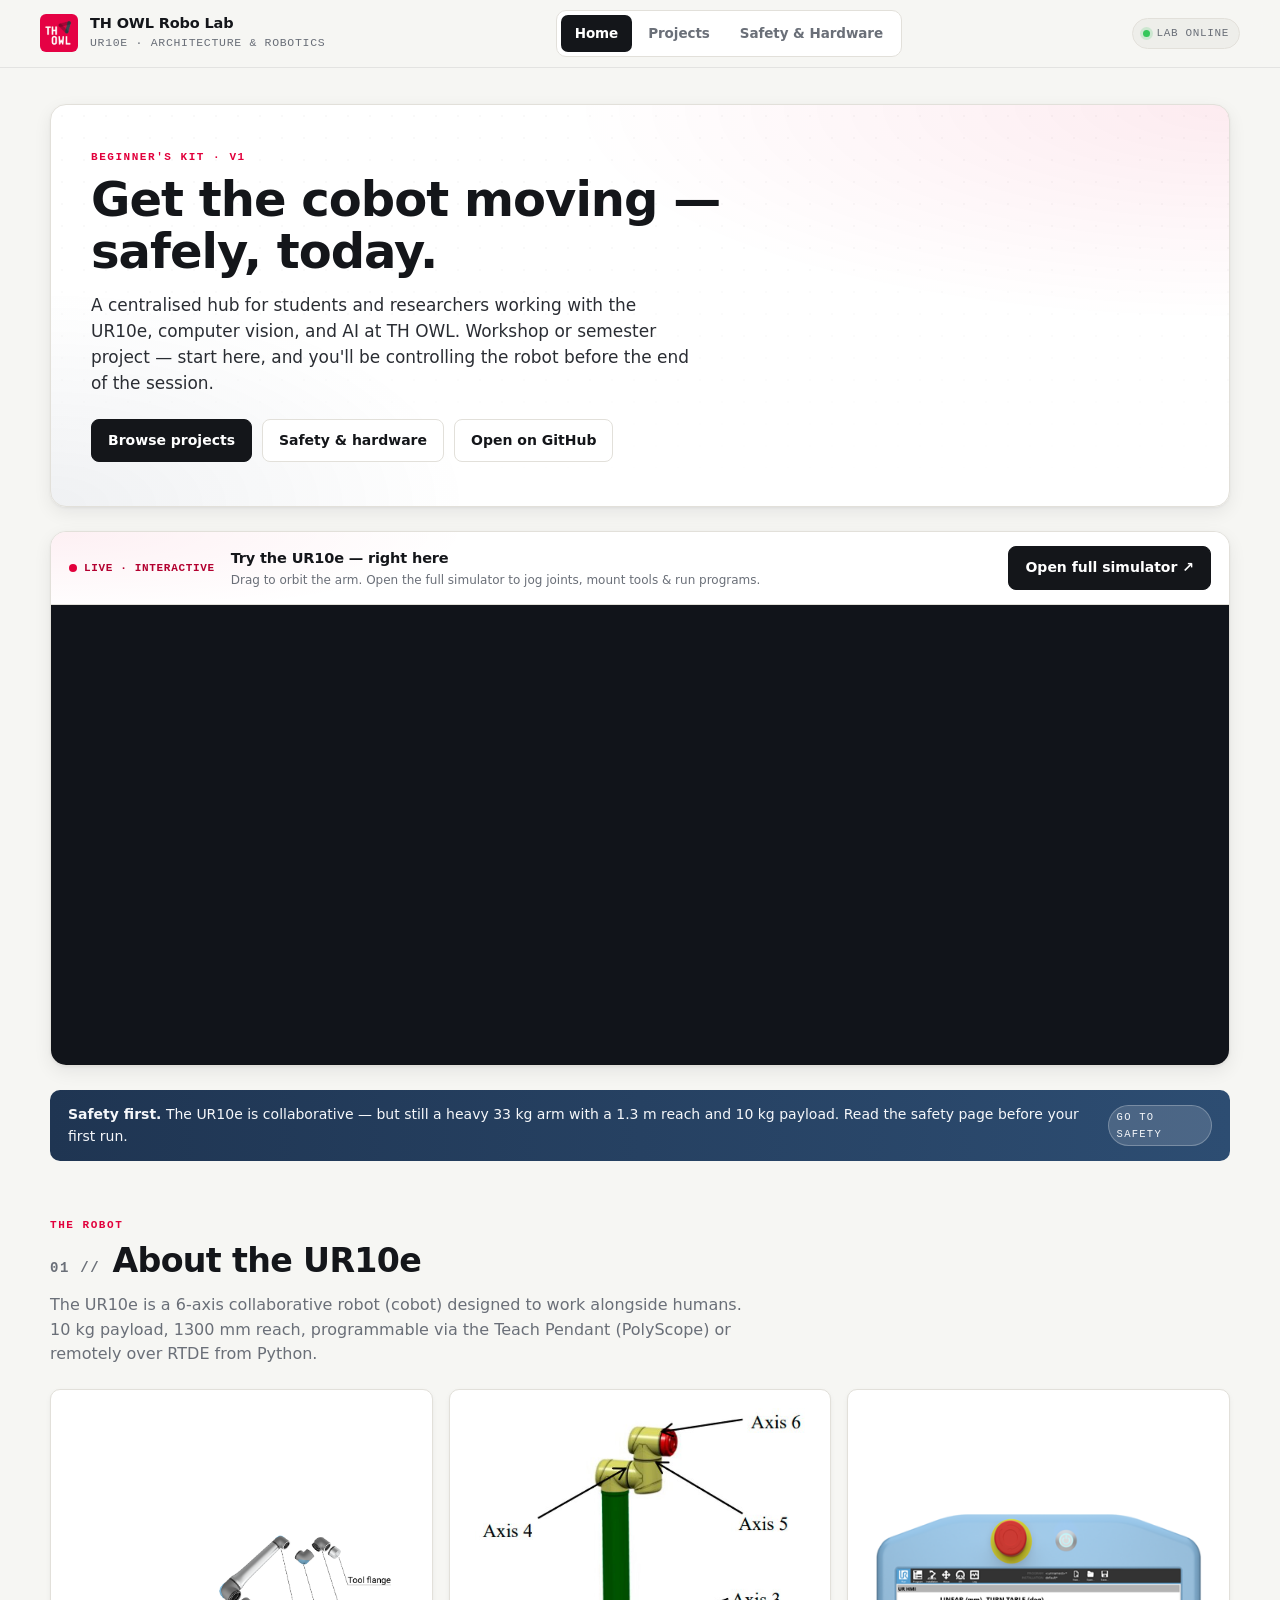
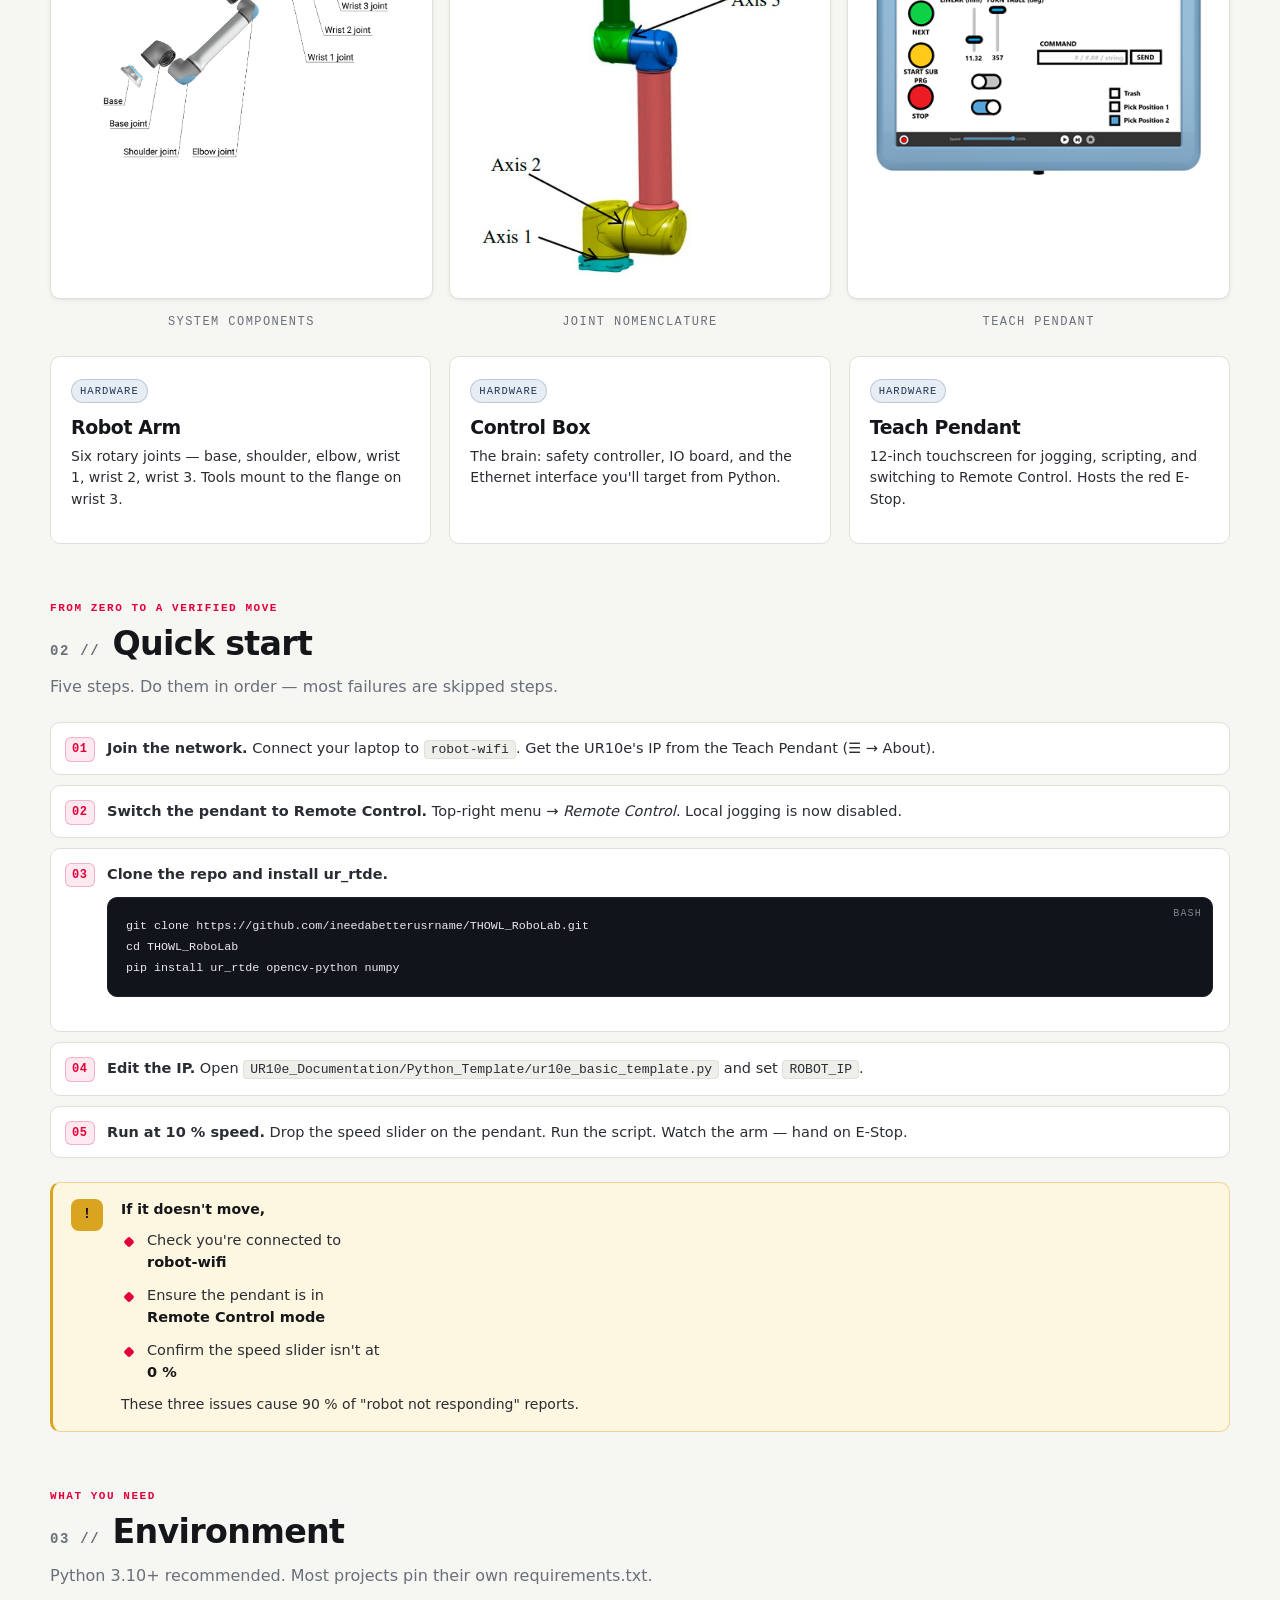
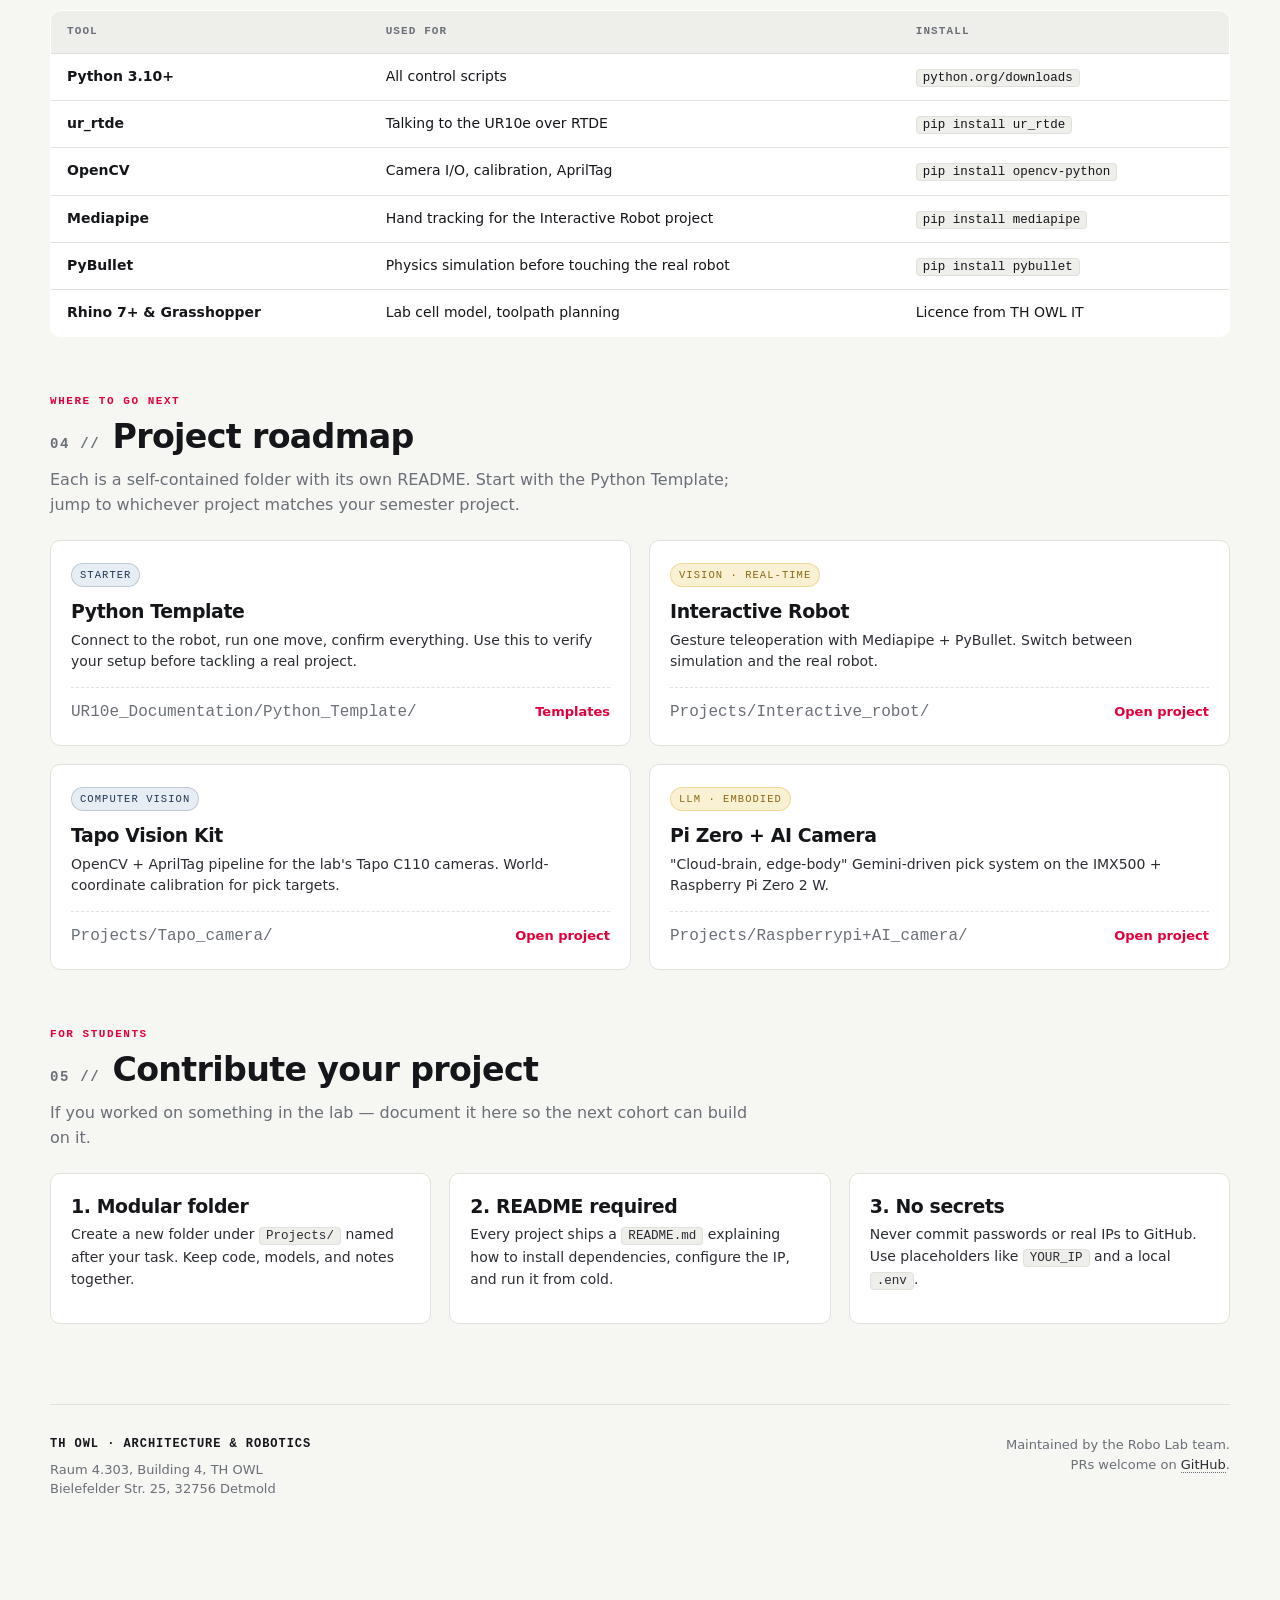
==== commit e9de9a86: "Refactor: Add defensive programming, missing IDs, fix payload text, and styling issues" ====
--- a/index.html
+++ b/index.html
@@ -41,9 +41,9 @@
           the end of the session.
         </p>
         <div class="hero-cta">
-          <a class="btn btn-primary" href="projects.html">Browse projects</a>
-          <a class="btn" href="hardware.html">Safety &amp; hardware</a>
-          <a class="btn" href="https://github.com/ineedabetterusrname/THOWL_RoboLab" target="_blank" rel="noopener">Open on GitHub</a>
+          <a id="btn-browse-projects" class="btn btn-primary" href="projects.html">Browse projects</a>
+          <a id="btn-safety-hardware" class="btn" href="hardware.html">Safety &amp; hardware</a>
+          <a id="btn-github" class="btn" href="https://github.com/ineedabetterusrname/THOWL_RoboLab" target="_blank" rel="noopener">Open on GitHub</a>
         </div>
       </div>
     </section>
@@ -56,7 +56,7 @@
           <strong>Try the UR10e — right here</strong>
           <small>Drag to orbit the arm. Open the full simulator to jog joints, mount tools &amp; run programs.</small>
         </div>
-        <a class="btn btn-primary sim-open" href="https://ineedabetterusrname.github.io/ur10e-simulator/" target="_blank" rel="noopener">Open full simulator ↗</a>
+        <a id="btn-open-simulator" class="btn btn-primary sim-open" href="https://ineedabetterusrname.github.io/ur10e-simulator/" target="_blank" rel="noopener">Open full simulator ↗</a>
       </div>
       <div class="sim-frame">
         <iframe src="https://ineedabetterusrname.github.io/ur10e-simulator/?embed=1"
@@ -68,10 +68,10 @@
     <!-- SAFETY BANNER --------------------------------------- -->
     <div class="banner mt-3">
       <span>
-        <strong>Safety first.</strong> The UR10e is collaborative — but still a 1.3 m, 10 kg arm.
+        <strong>Safety first.</strong> The UR10e is collaborative — but still a heavy 33 kg arm with a 1.3 m reach and 10 kg payload.
         Read the safety page before your first run.
       </span>
-      <a class="badge" href="hardware.html#safety">Go to safety</a>
+      <a id="btn-go-to-safety" class="badge" href="hardware.html#safety">Go to safety</a>
     </div>
 
     <!-- ABOUT THE UR10e ------------------------------------- -->
@@ -144,7 +144,12 @@
         <div class="ico">!</div>
         <div>
           <strong>If it doesn't move,</strong>
-          <span>check (1) you're on robot-wifi, (2) the pendant is in Remote Control mode, and (3) the speed slider isn't at 0 %. These are 90 % of "robot not responding" reports.</span>
+          <ul class="bullets mt-1 mb-1" style="margin-bottom: 8px;">
+            <li>Check you're connected to <strong>robot-wifi</strong></li>
+            <li>Ensure the pendant is in <strong>Remote Control mode</strong></li>
+            <li>Confirm the speed slider isn't at <strong>0 %</strong></li>
+          </ul>
+          <span>These three issues cause 90 % of "robot not responding" reports.</span>
         </div>
       </div>
     </section>
--- a/styles.css
+++ b/styles.css
@@ -789,6 +789,12 @@
   border: 1px solid var(--line);
   padding: 1px 6px;
   border-radius: 4px;
+}
+pre code {
+  background: transparent;
+  border: none;
+  padding: 0;
+  color: inherit;
 }
 
 /* ----------------------------- FILTERS / SEARCH ------------- */
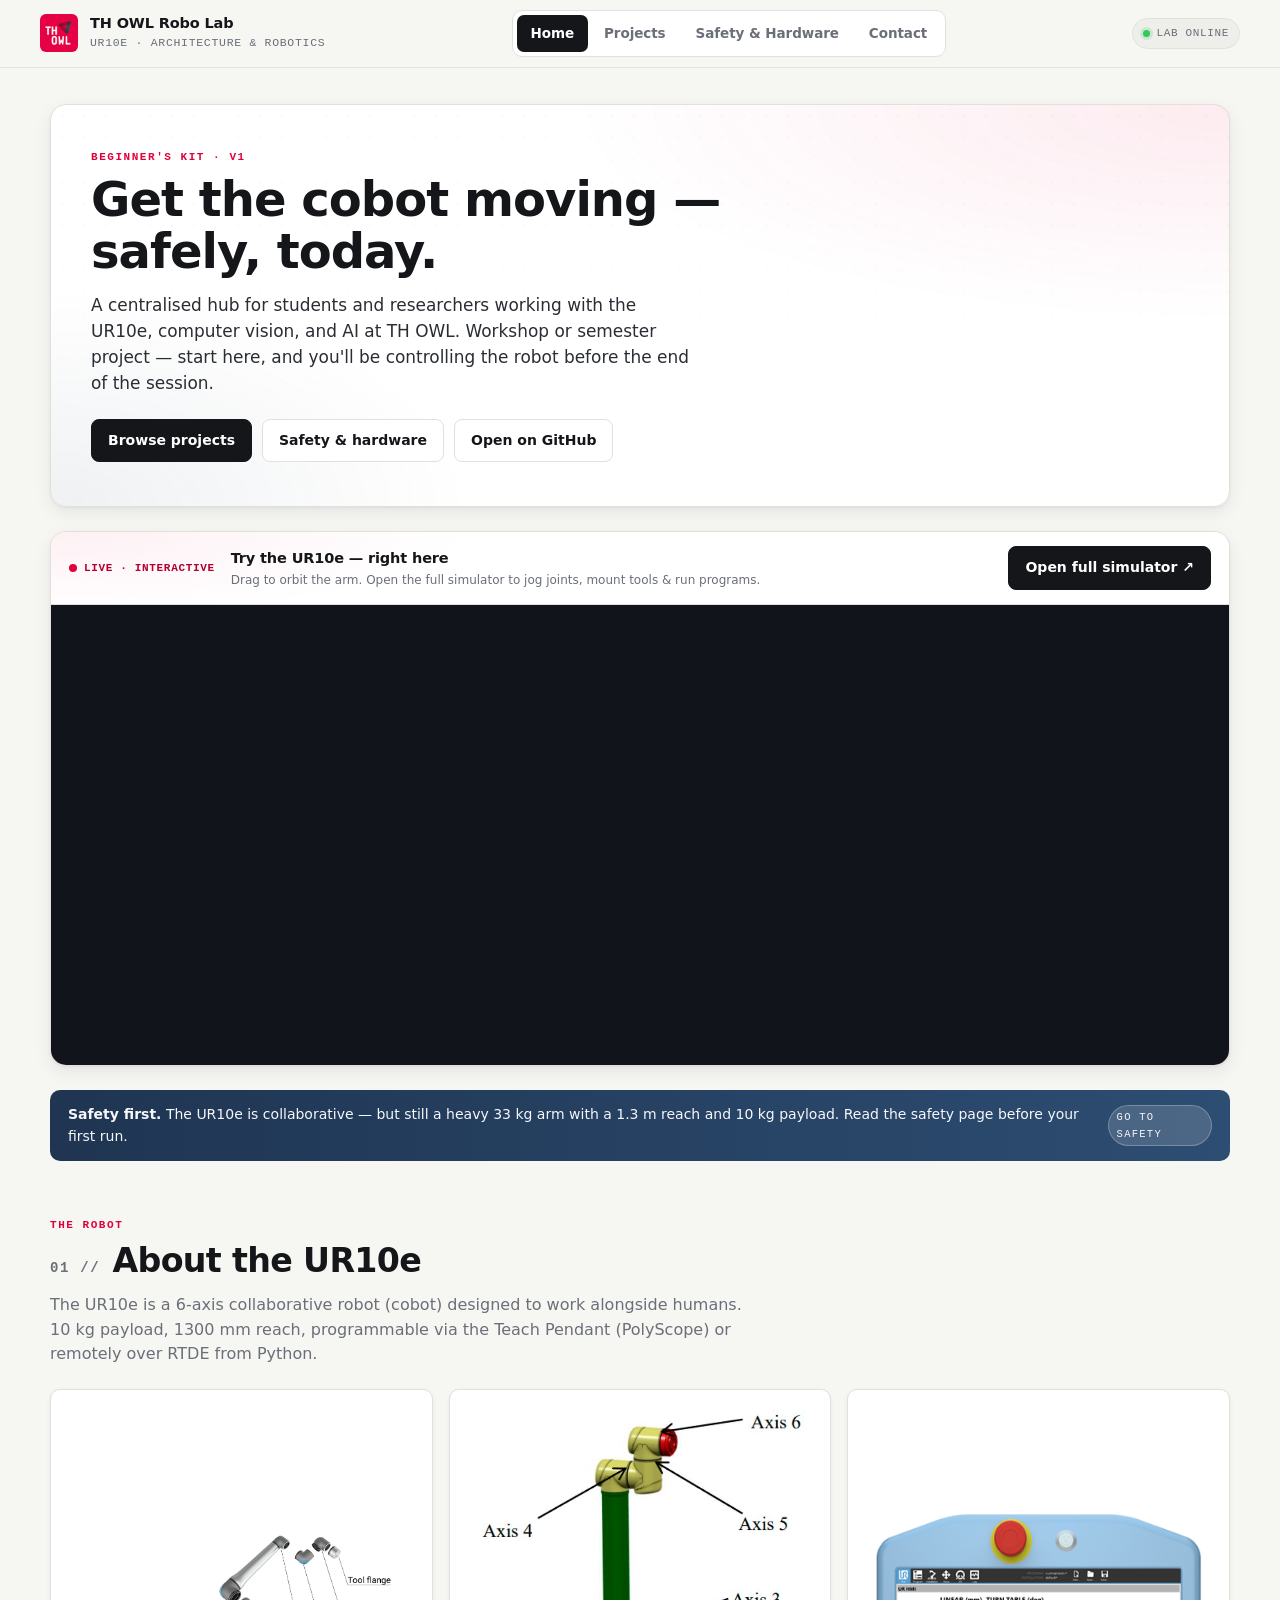
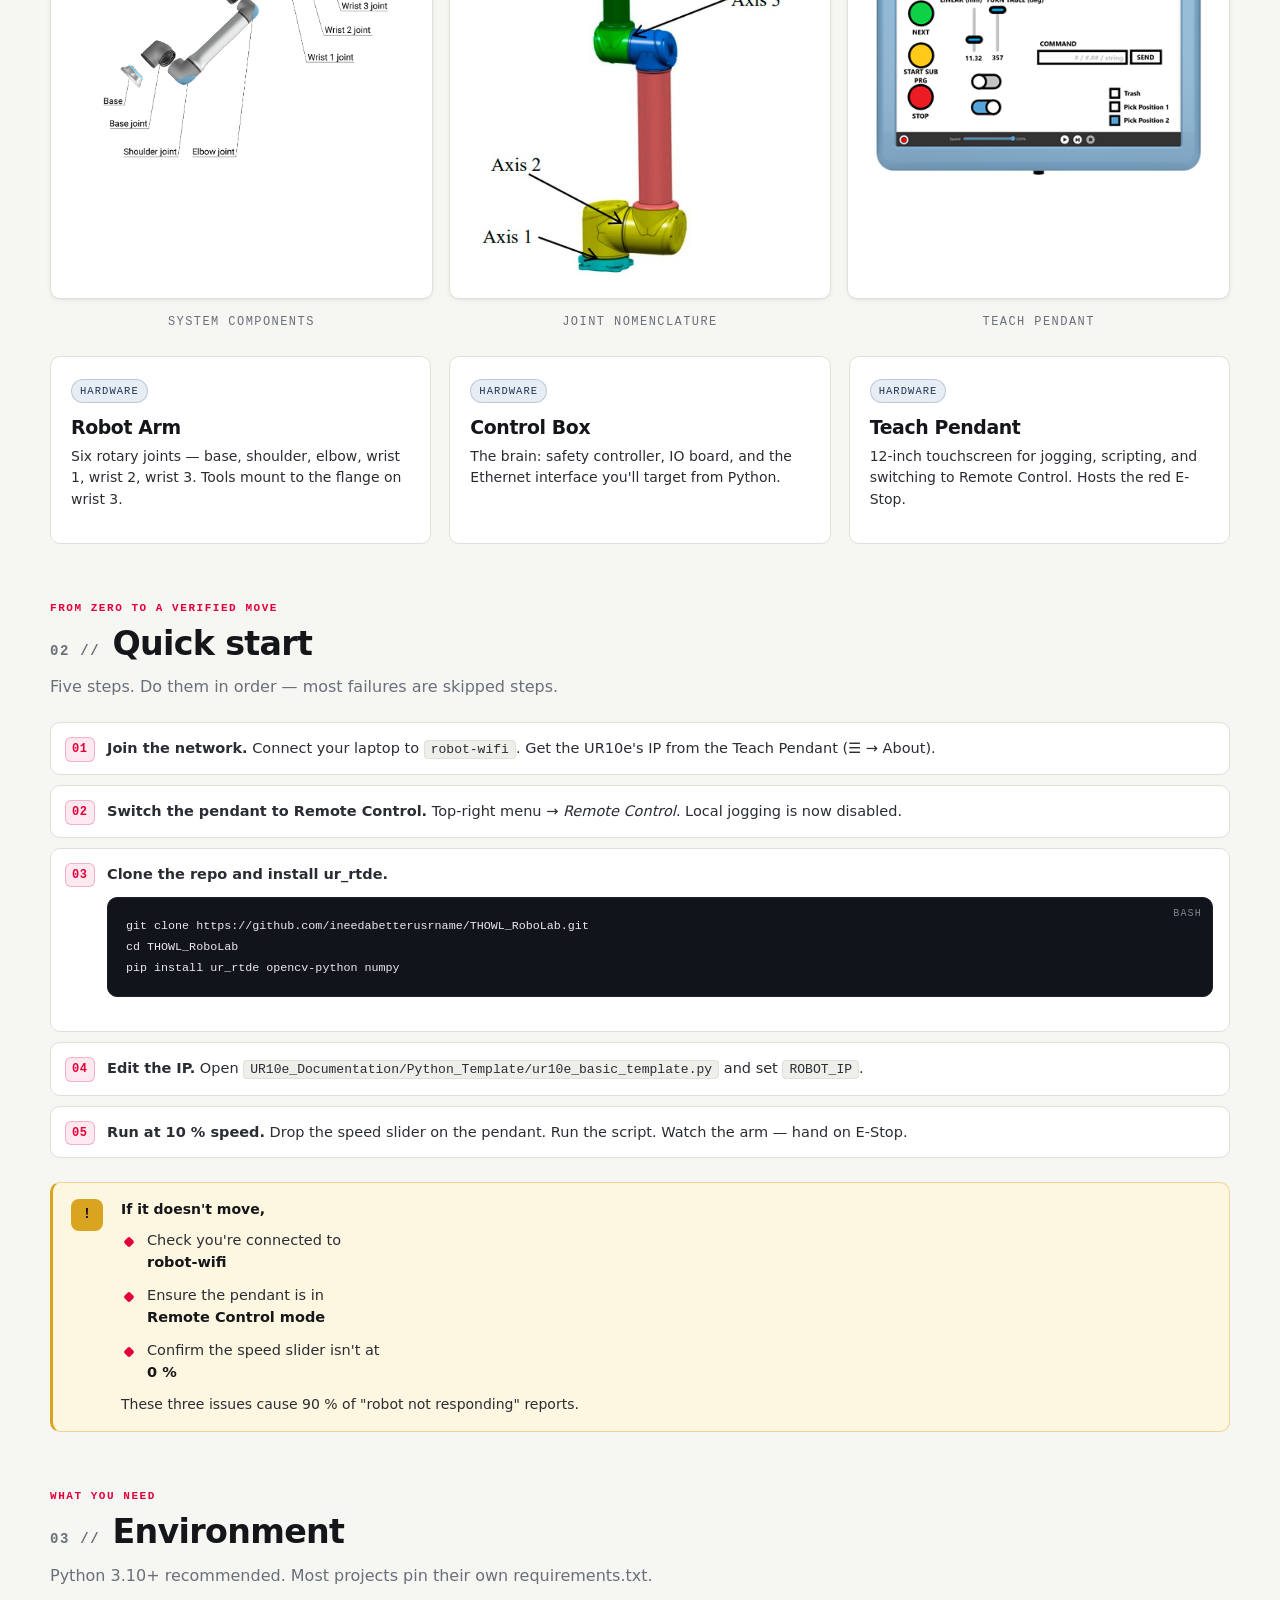
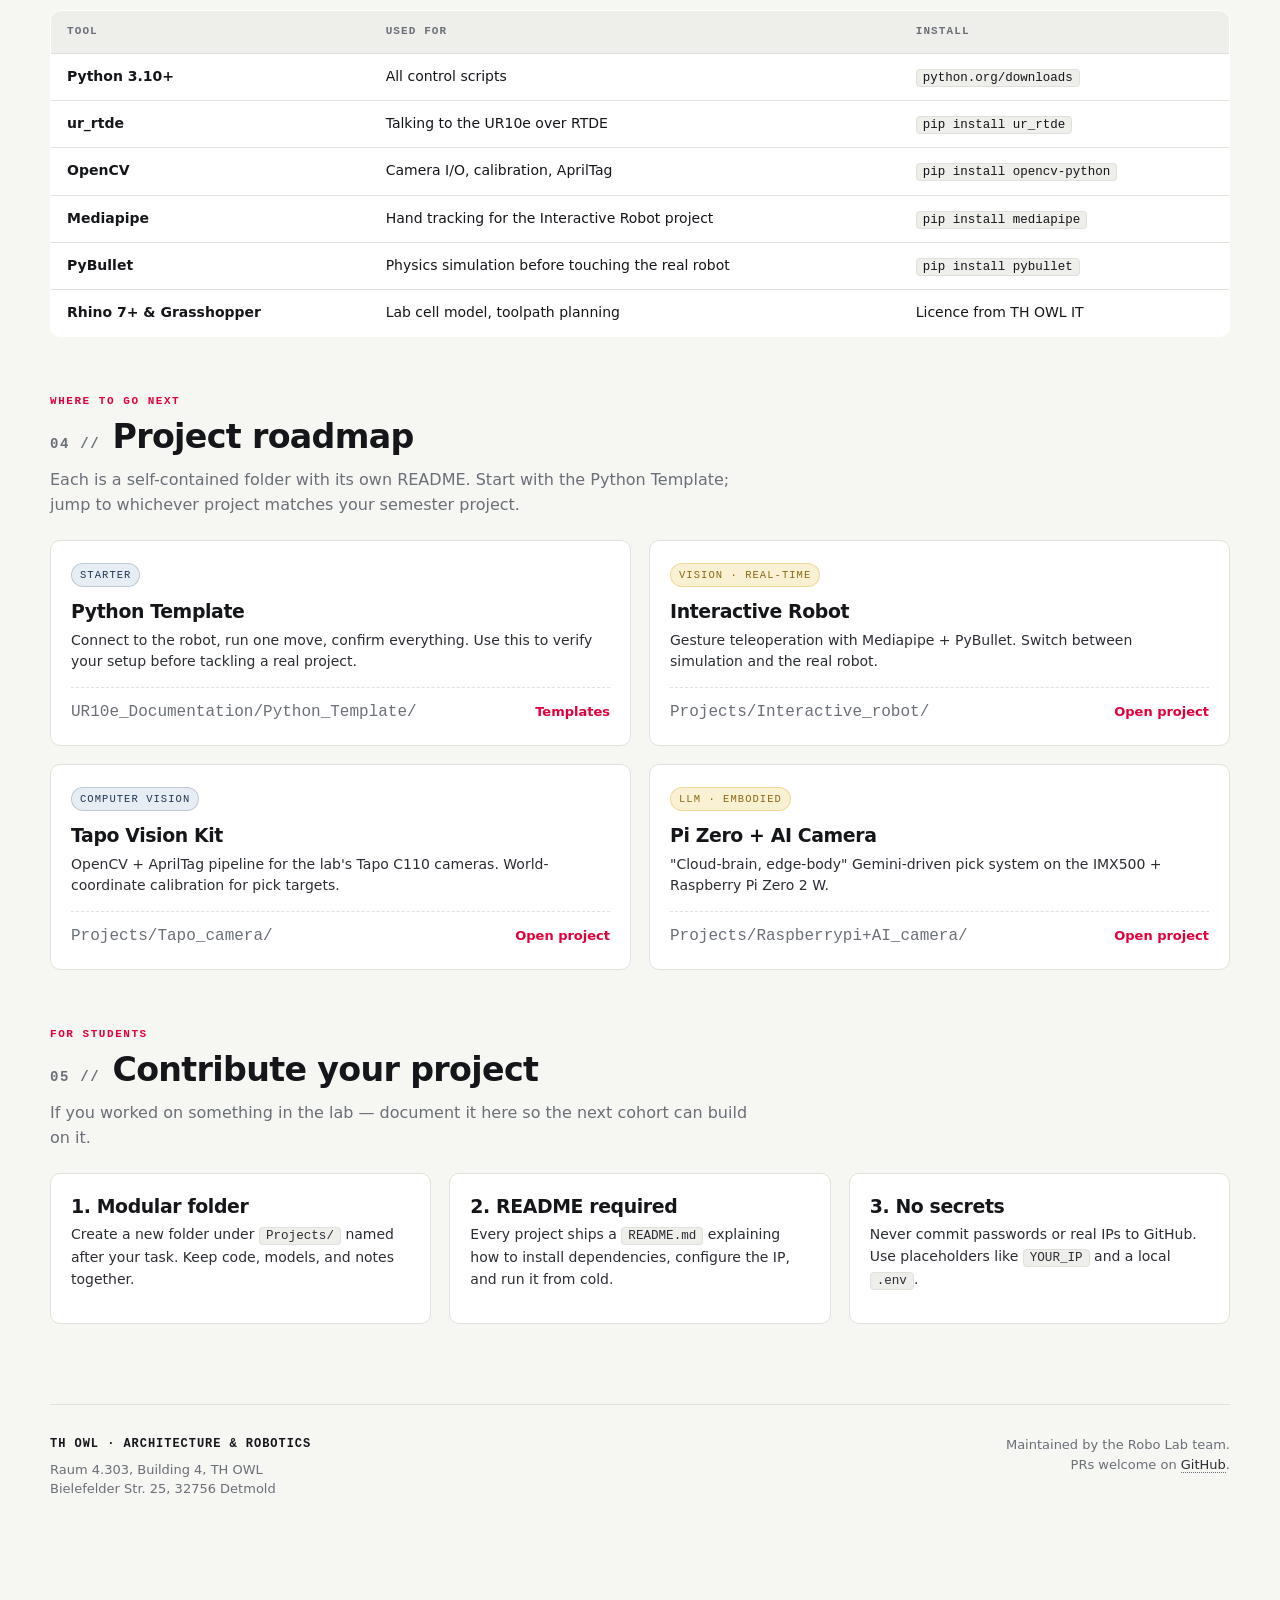
==== commit 175887a3: "Add Contact page, robot-use request form, and download buttons Contact is now a fourth nav entry alo" ====
--- a/index.html
+++ b/index.html
@@ -5,7 +5,7 @@
   <meta name="viewport" content="width=device-width, initial-scale=1">
   <title>TH OWL Robo Lab — Home</title>
   <meta name="description" content="TH OWL Architecture & Robotics — beginner's kit for the UR10e cobot, computer vision, and AI projects.">
-  <link rel="stylesheet" href="styles.css">
+  <link rel="stylesheet" href="styles.css?v=6">
 </head>
 <body data-page="home">
 
@@ -21,6 +21,7 @@
       <a class="active" href="index.html">Home</a>
       <a href="projects.html">Projects</a>
       <a href="hardware.html">Safety &amp; Hardware</a>
+      <a href="contact.html">Contact</a>
     </nav>
     <div class="topbar-utility">
       <span class="status-pill" title="Lab status">LAB ONLINE</span>
--- a/styles.css
+++ b/styles.css
@@ -1180,3 +1180,258 @@
 
   .footer-right { text-align: left; }
 }
+
+/* ============================================================
+   DOWNLOAD LINKS — project & template cards
+   ============================================================ */
+
+/* Project cards are .feature blocks, not .card blocks, so the base
+   `.card .card-foot` rules never reached them and their links rendered
+   unstyled. Give the feature footer the same treatment a card footer gets. */
+.feature .card-foot {
+  margin-top: 14px;
+  padding-top: 12px;
+  border-top: 1px dashed var(--line);
+}
+.feature .card-foot a {
+  font-size: 13px;
+  font-weight: 600;
+  color: var(--accent);
+}
+.feature .card-foot a:hover { color: var(--accent-deep); }
+
+/* Shared footer layout. A long path used to push the links straight out of
+   the card — "UR10e_Documentation/Rhino+Grasshopper_Template/" is wider than
+   half a card. The path now shrinks and wraps, and the links drop onto their
+   own row before anything can overflow. */
+.card-foot {
+  display: flex;
+  flex-wrap: wrap;
+  align-items: center;
+  justify-content: space-between;
+  gap: 10px 12px;
+}
+.card-foot > .mono.muted {
+  flex: 1 1 auto;
+  min-width: 0;              /* flex items refuse to shrink below content without this */
+  overflow-wrap: anywhere;
+}
+
+.card-links {
+  display: inline-flex;
+  flex-wrap: wrap;
+  align-items: center;
+  gap: 14px;
+  justify-content: flex-end;
+  flex: 0 0 auto;
+}
+
+/* The download is the primary action, so it carries the filled treatment
+   while "Open on GitHub" keeps the plain accent link it already had.
+   Scoped through .card-links so it outranks `.card .card-foot a`. */
+.card-foot .card-links a.dl {
+  display: inline-flex;
+  align-items: center;
+  gap: 6px;
+  padding: 5px 11px;
+  border-radius: 999px;
+  border: 1px solid var(--line);
+  background: var(--paper);
+  color: var(--ink);
+  white-space: nowrap;
+}
+.card-foot .card-links a.dl::before {
+  content: "↓";
+  font-family: var(--font-mono);
+  color: var(--accent);
+  font-weight: 700;
+}
+.card-foot .card-links a.dl:hover {
+  background: var(--ink);
+  border-color: var(--ink);
+  color: #fff;
+}
+.card-foot .card-links a.dl:hover::before { color: #fff; }
+
+@media (max-width: 480px) {
+  .card-links { gap: 10px; }
+}
+
+/* ============================================================
+   REQUEST FORM — contact section (hardware page)
+   ============================================================ */
+
+.callout-link {
+  color: var(--accent);
+  font-weight: 600;
+  border-bottom: 1px solid rgba(226, 0, 60, 0.35);
+}
+.callout-link:hover { color: var(--accent-deep); border-color: var(--accent-deep); }
+
+.request-form {
+  background: var(--panel);
+  border: 1px solid var(--line);
+  border-radius: var(--radius);
+  padding: 20px;
+}
+
+.request-grid {
+  display: grid;
+  grid-template-columns: repeat(2, minmax(0, 1fr));
+  gap: 16px;
+}
+.request-grid .full { grid-column: 1 / -1; }
+
+.field {
+  display: grid;
+  gap: 6px;
+  min-width: 0;
+}
+.field > span {
+  font-family: var(--font-mono);
+  font-size: 10.5px;
+  text-transform: uppercase;
+  letter-spacing: 0.12em;
+  color: var(--muted);
+}
+.field input,
+.field textarea {
+  width: 100%;
+  font-family: var(--font-sans);
+  font-size: 14px;
+  line-height: 1.5;
+  color: var(--ink);
+  background: var(--paper);
+  border: 1px solid var(--line);
+  border-radius: 8px;
+  padding: 10px 12px;
+  outline: none;
+  transition: border-color 120ms ease, background 120ms ease;
+}
+.field textarea {
+  min-height: 110px;
+  resize: vertical;
+}
+.field input:focus,
+.field textarea:focus {
+  border-color: var(--accent);
+  background: var(--panel);
+}
+.field input::placeholder,
+.field textarea::placeholder { color: var(--faint); }
+
+/* Date / time range blocks — <fieldset> reset to look like a .field */
+.field.range {
+  display: block;
+  border: 0;
+  margin: 0;
+  padding: 0;
+  min-width: 0;
+}
+.field.range legend {
+  padding: 0;
+  margin-bottom: 8px;
+  font-family: var(--font-mono);
+  font-size: 10.5px;
+  text-transform: uppercase;
+  letter-spacing: 0.12em;
+  color: var(--muted);
+}
+
+.range-row {
+  display: grid;
+  grid-template-columns: repeat(2, minmax(0, 1fr));
+  gap: 12px;
+}
+.range-row .sub {
+  display: grid;
+  gap: 6px;
+  min-width: 0;
+}
+.range-row .sub > span {
+  font-size: 12px;
+  font-weight: 600;
+  color: var(--ink-2);
+}
+.range-row input:invalid { border-color: var(--crimson); }
+
+.range-hint {
+  margin: 8px 0 0;
+  font-family: var(--font-mono);
+  font-size: 11px;
+  letter-spacing: 0.06em;
+  color: var(--muted);
+}
+
+/* Weekday picker — checkboxes wearing the existing .chip look */
+.weekday-row {
+  display: flex;
+  flex-wrap: wrap;
+  gap: 6px;
+  margin-bottom: 12px;
+}
+.weekday {
+  position: relative;
+  display: inline-flex;
+  cursor: pointer;
+}
+.weekday input {
+  position: absolute;
+  width: 1px;
+  height: 1px;
+  padding: 0;
+  opacity: 0;
+  pointer-events: none;
+}
+.weekday span {
+  display: inline-block;
+  font-size: 12.5px;
+  font-weight: 600;
+  padding: 6px 12px;
+  border-radius: 999px;
+  border: 1px solid var(--line);
+  background: var(--paper);
+  color: var(--muted);
+  transition: background 120ms ease, color 120ms ease, border-color 120ms ease;
+}
+.weekday:hover span { color: var(--ink); }
+.weekday input:checked + span {
+  background: var(--ink);
+  color: #fff;
+  border-color: var(--ink);
+}
+.weekday input:focus-visible + span {
+  outline: 2px solid var(--accent);
+  outline-offset: 2px;
+}
+
+.request-actions {
+  display: flex;
+  flex-wrap: wrap;
+  align-items: center;
+  gap: 10px;
+  margin-top: 18px;
+  padding-top: 16px;
+  border-top: 1px dashed var(--line);
+}
+.request-status {
+  flex: 1 1 240px;
+  margin: 0;
+  font-size: 13px;
+  color: var(--muted);
+}
+.request-status.ok { color: var(--teal); }
+
+@media (max-width: 900px) {
+  .request-grid { grid-template-columns: 1fr; }
+}
+@media (max-width: 820px) {
+  .request-form { padding: 16px; }
+
+  /* Four nav items no longer fit on one line on small phones.
+     flex-wrap only takes effect when they actually overflow. */
+  .nav-links { flex-wrap: wrap; }
+}
+@media (max-width: 420px) {
+  .range-row { grid-template-columns: 1fr; }
+}
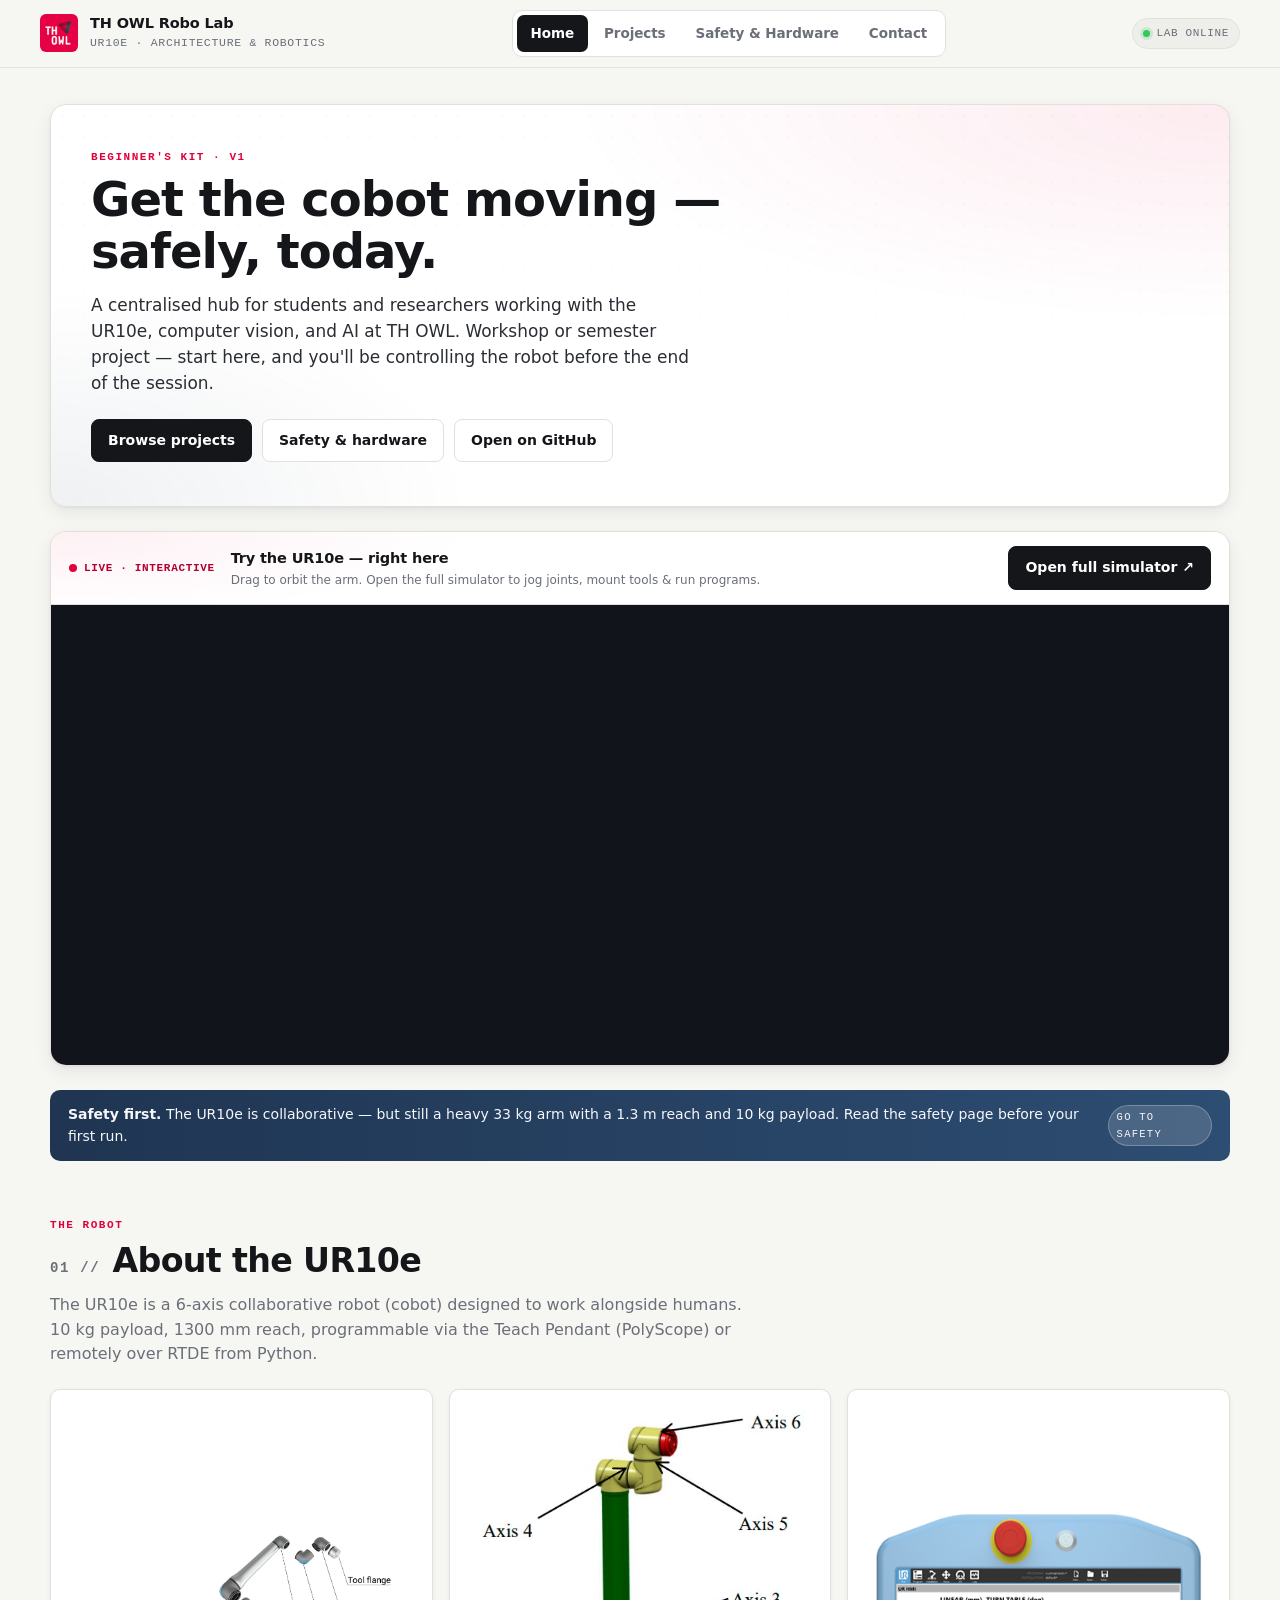
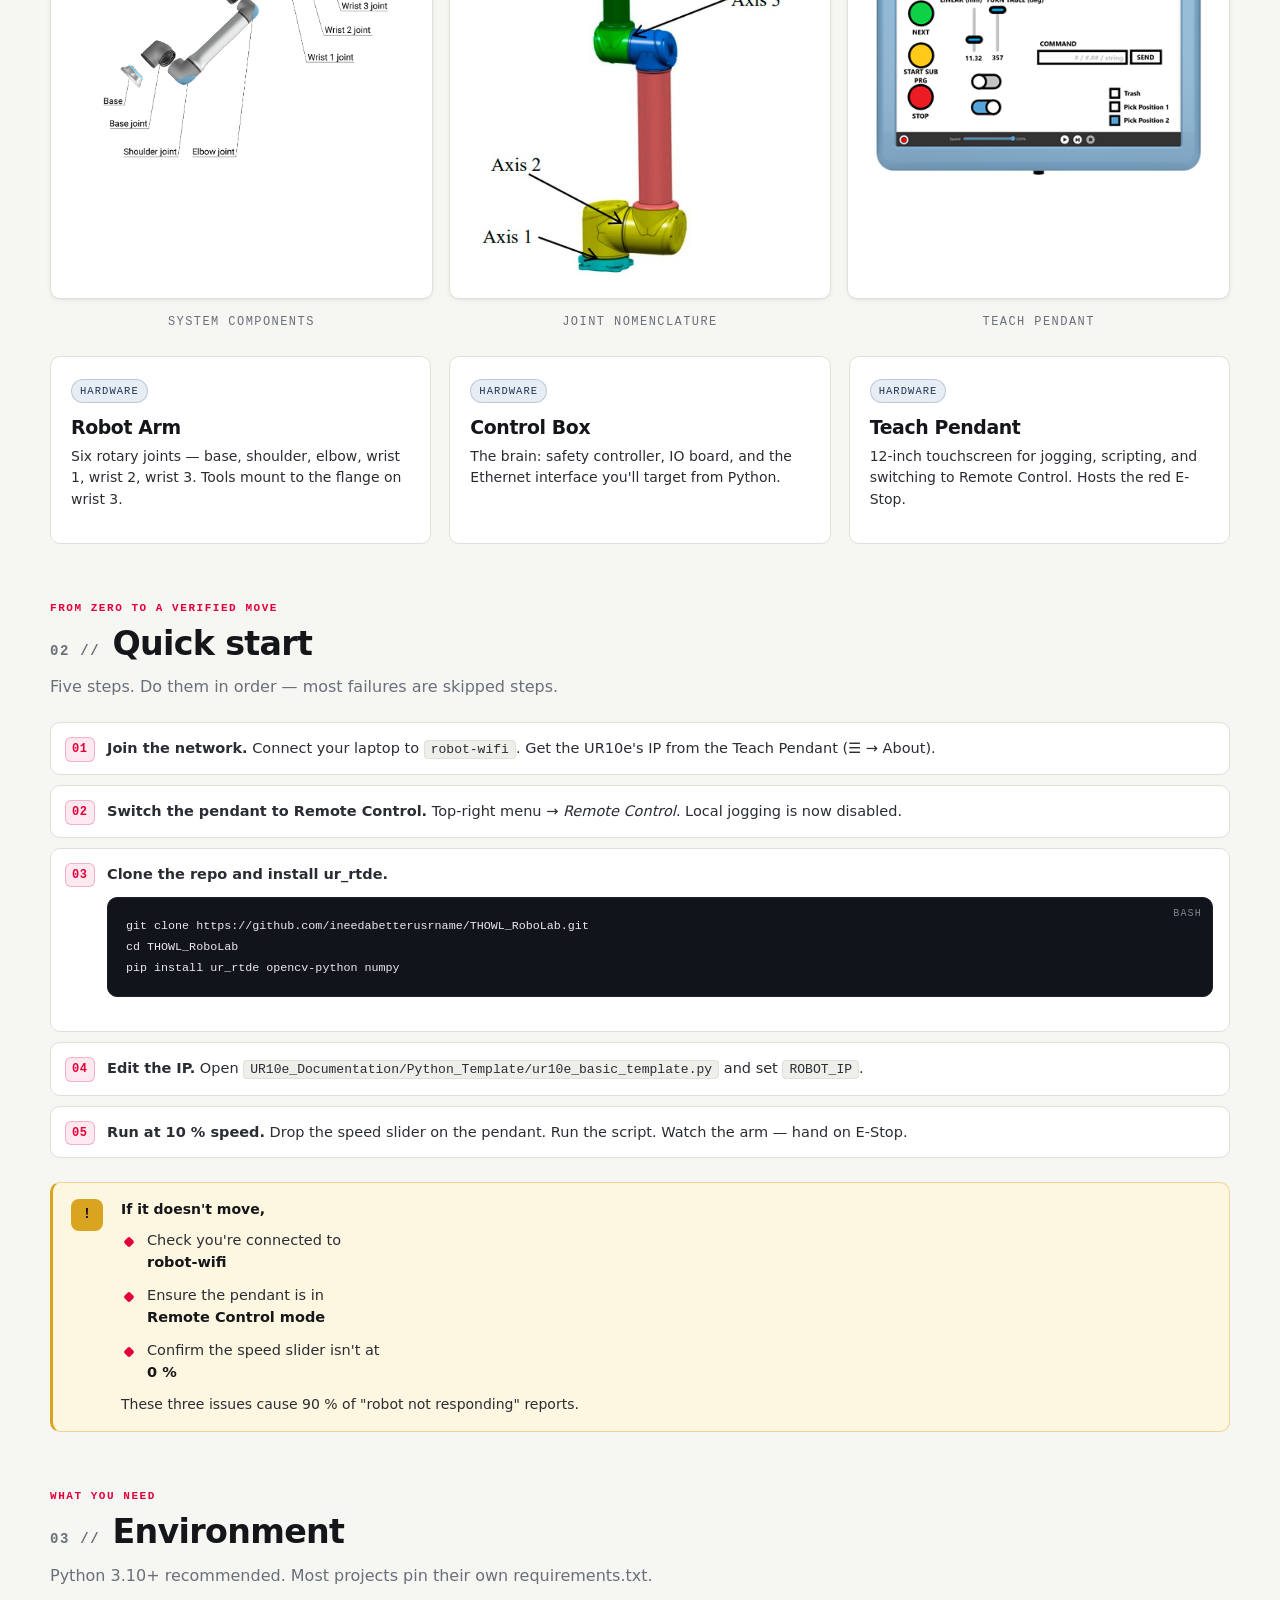
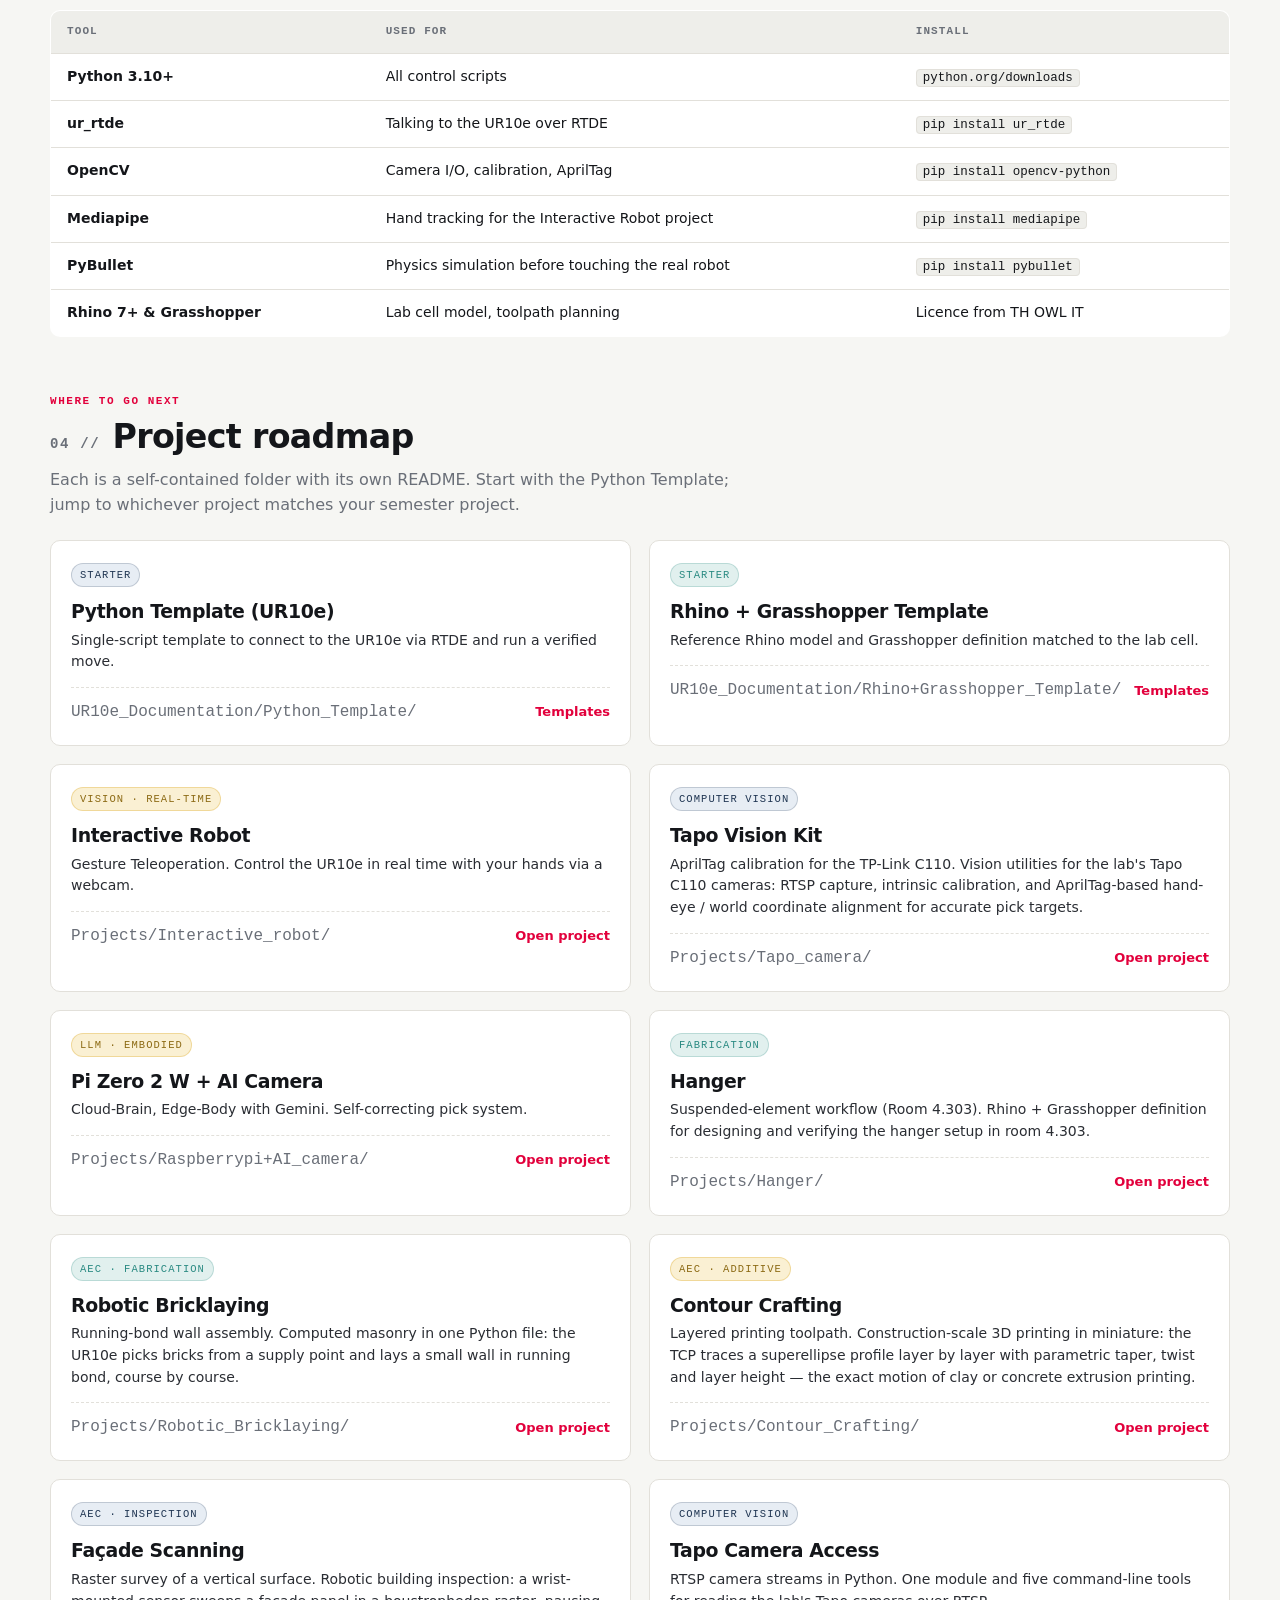
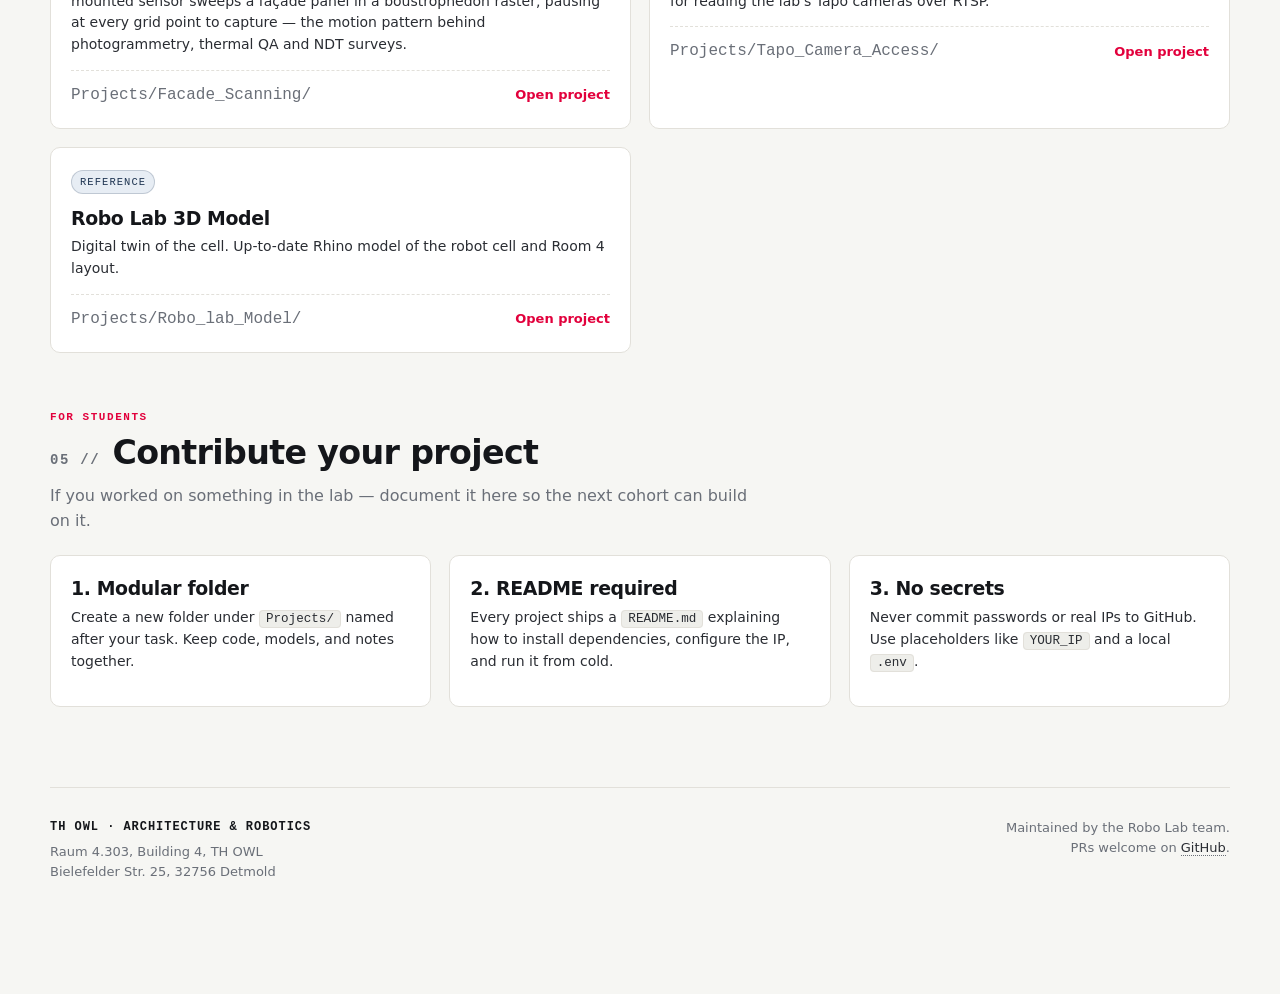
==== commit a1776cb3: "Render the homepage roadmap from data.js and refresh stale site content The homepage roadmap was han" ====
--- a/index.html
+++ b/index.html
@@ -210,43 +210,8 @@
         <p class="lede">Each is a self-contained folder with its own README. Start with the Python Template; jump to whichever project matches your semester project.</p>
       </div>
 
-      <div class="grid cols-2">
-        <article class="card">
-          <span class="tag tag-navy">Starter</span>
-          <h3>Python Template</h3>
-          <p>Connect to the robot, run one move, confirm everything. Use this to verify your setup before tackling a real project.</p>
-          <div class="card-foot">
-            <span class="mono muted">UR10e_Documentation/Python_Template/</span>
-            <a href="projects.html#templates">Templates</a>
-          </div>
-        </article>
-        <article class="card">
-          <span class="tag tag-amber">Vision · Real-time</span>
-          <h3>Interactive Robot</h3>
-          <p>Gesture teleoperation with Mediapipe + PyBullet. Switch between simulation and the real robot.</p>
-          <div class="card-foot">
-            <span class="mono muted">Projects/Interactive_robot/</span>
-            <a href="projects.html#interactive-robot">Open project</a>
-          </div>
-        </article>
-        <article class="card">
-          <span class="tag tag-navy">Computer Vision</span>
-          <h3>Tapo Vision Kit</h3>
-          <p>OpenCV + AprilTag pipeline for the lab's Tapo C110 cameras. World-coordinate calibration for pick targets.</p>
-          <div class="card-foot">
-            <span class="mono muted">Projects/Tapo_camera/</span>
-            <a href="projects.html#tapo-vision">Open project</a>
-          </div>
-        </article>
-        <article class="card">
-          <span class="tag tag-amber">LLM · Embodied</span>
-          <h3>Pi Zero + AI Camera</h3>
-          <p>"Cloud-brain, edge-body" Gemini-driven pick system on the IMX500 + Raspberry Pi Zero 2 W.</p>
-          <div class="card-foot">
-            <span class="mono muted">Projects/Raspberrypi+AI_camera/</span>
-            <a href="projects.html#ai-camera">Open project</a>
-          </div>
-        </article>
+      <div class="grid cols-2" id="roadmap-grid">
+        <!-- rendered by app.js from data.js — one card per template/project -->
       </div>
     </section>
 
@@ -290,5 +255,7 @@
 
   </main>
 
+  <script src="data.js?v=7"></script>
+  <script src="app.js?v=7"></script>
 </body>
 </html>
